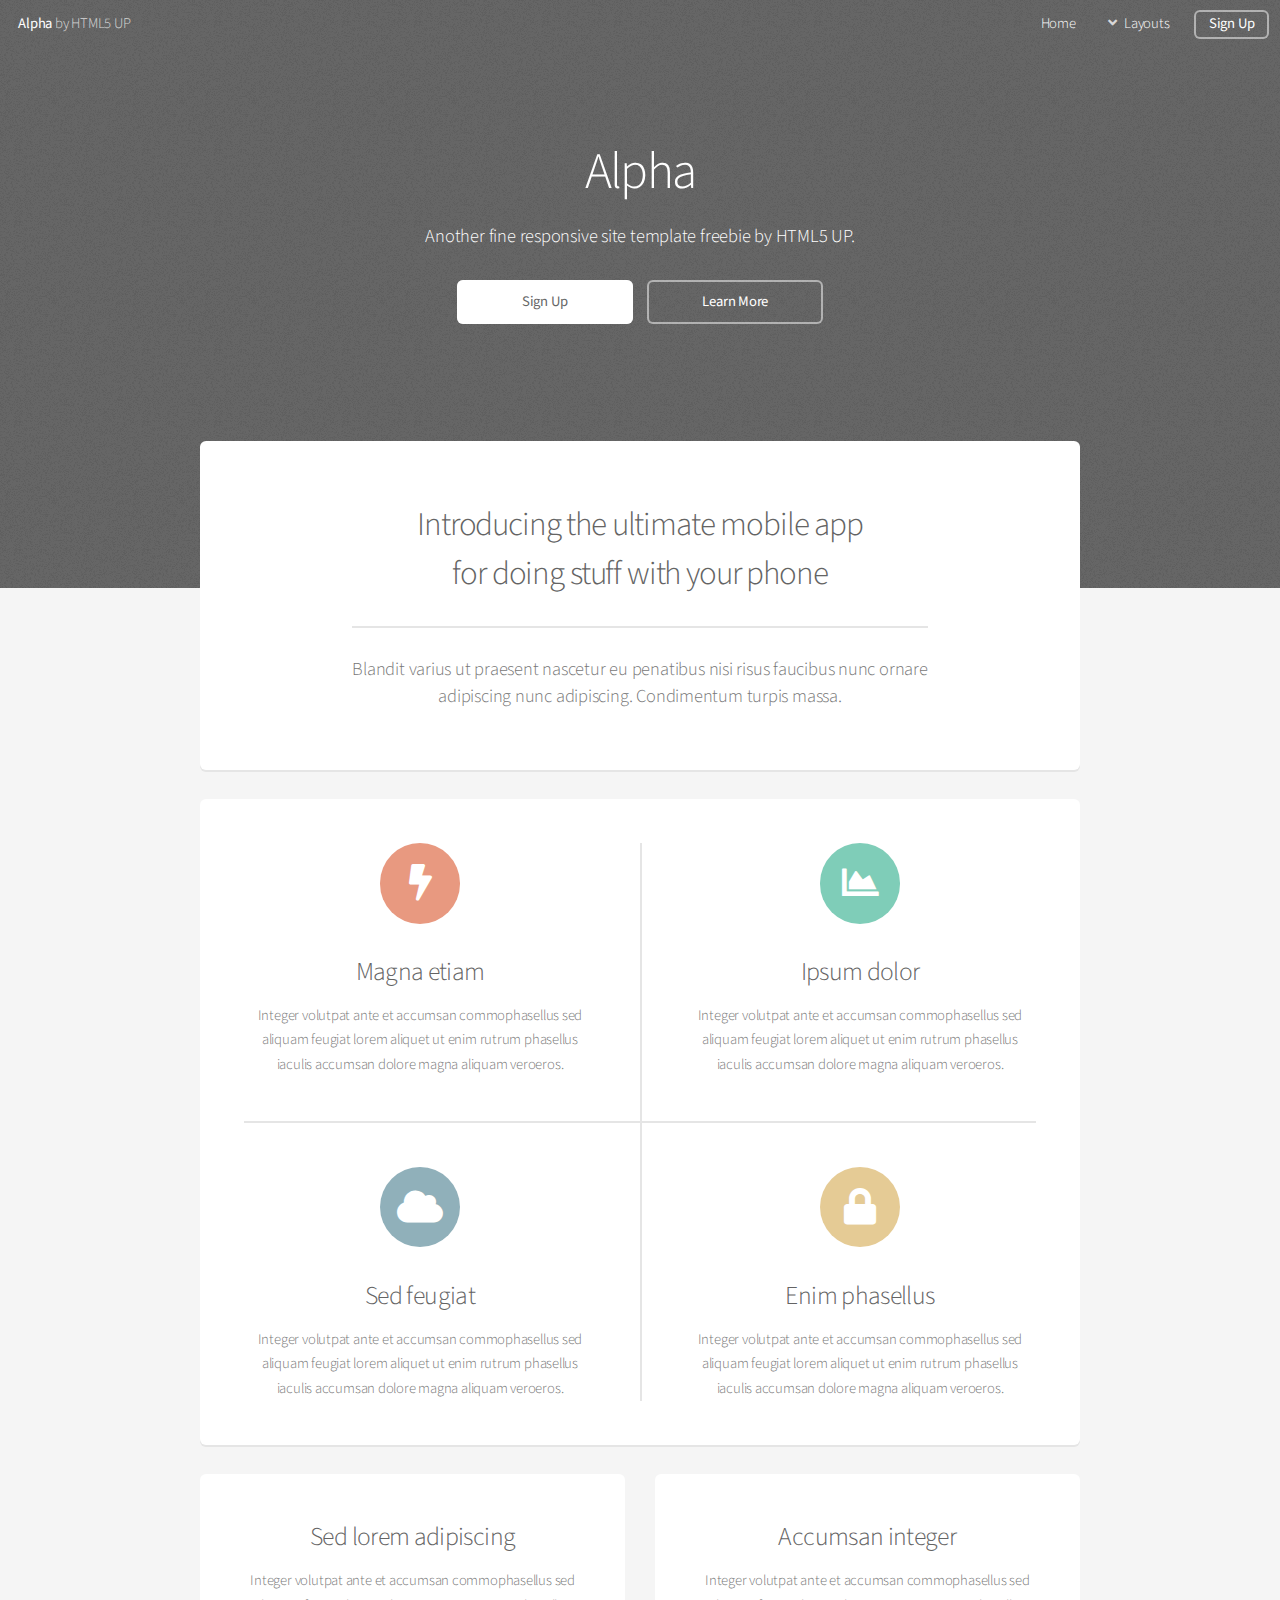
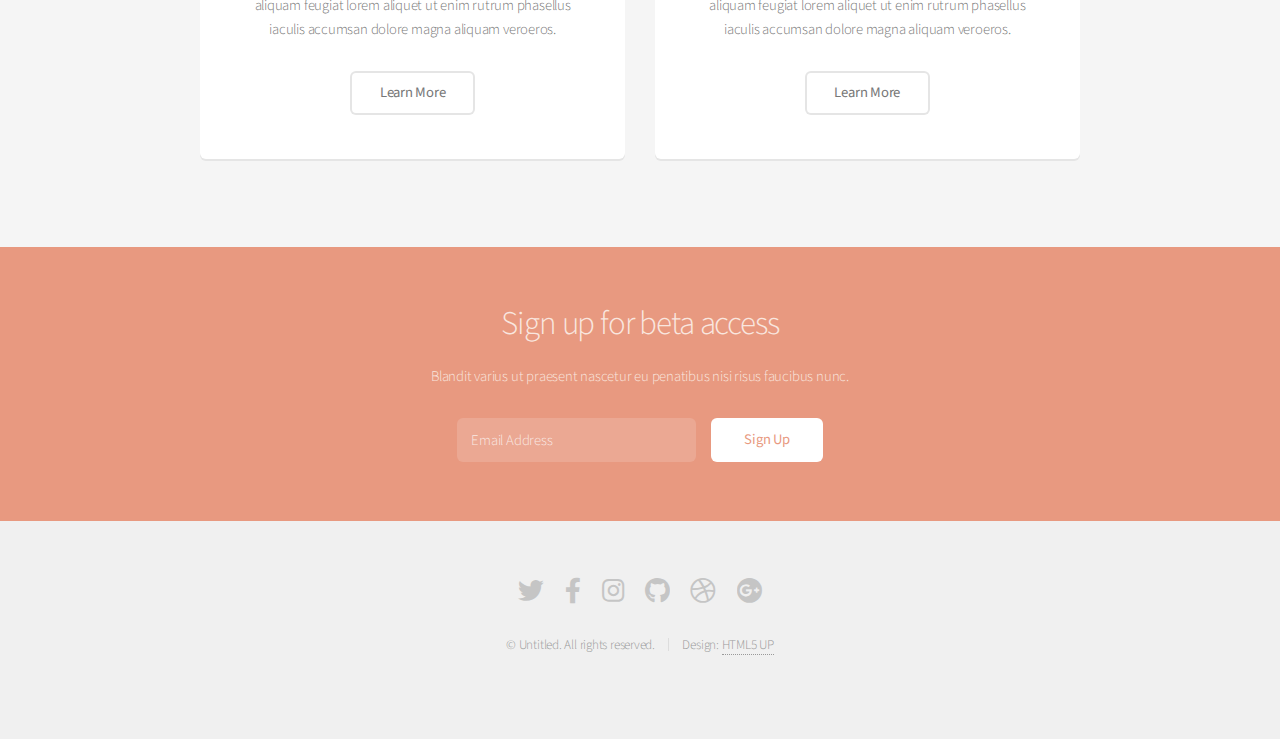
==== index.html @ 5751511a "from template html5up" ====
<!DOCTYPE HTML>
<!--
	Alpha by HTML5 UP
	html5up.net | @ajlkn
	Free for personal and commercial use under the CCA 3.0 license (html5up.net/license)
-->
<html>
	<head>
		<title>Alpha by HTML5 UP</title>
		<meta charset="utf-8" />
		<meta name="viewport" content="width=device-width, initial-scale=1, user-scalable=no" />
		<link rel="stylesheet" href="assets/css/main.css" />
	</head>
	<body class="landing is-preload">
		<div id="page-wrapper">

			<!-- Header -->
				<header id="header" class="alt">
					<h1><a href="index.html">Alpha</a> by HTML5 UP</h1>
					<nav id="nav">
						<ul>
							<li><a href="index.html">Home</a></li>
							<li>
								<a href="#" class="icon solid fa-angle-down">Layouts</a>
								<ul>
									<li><a href="generic.html">Generic</a></li>
									<li><a href="contact.html">Contact</a></li>
									<li><a href="elements.html">Elements</a></li>
									<li>
										<a href="#">Submenu</a>
										<ul>
											<li><a href="#">Option One</a></li>
											<li><a href="#">Option Two</a></li>
											<li><a href="#">Option Three</a></li>
											<li><a href="#">Option Four</a></li>
										</ul>
									</li>
								</ul>
							</li>
							<li><a href="#" class="button">Sign Up</a></li>
						</ul>
					</nav>
				</header>

			<!-- Banner -->
				<section id="banner">
					<h2>Alpha</h2>
					<p>Another fine responsive site template freebie by HTML5 UP.</p>
					<ul class="actions special">
						<li><a href="#" class="button primary">Sign Up</a></li>
						<li><a href="#" class="button">Learn More</a></li>
					</ul>
				</section>

			<!-- Main -->
				<section id="main" class="container">

					<section class="box special">
						<header class="major">
							<h2>Introducing the ultimate mobile app
							<br />
							for doing stuff with your phone</h2>
							<p>Blandit varius ut praesent nascetur eu penatibus nisi risus faucibus nunc ornare<br />
							adipiscing nunc adipiscing. Condimentum turpis massa.</p>
						</header>
						<span class="image featured"><img src="images/pic01.jpg" alt="" /></span>
					</section>

					<section class="box special features">
						<div class="features-row">
							<section>
								<span class="icon solid major fa-bolt accent2"></span>
								<h3>Magna etiam</h3>
								<p>Integer volutpat ante et accumsan commophasellus sed aliquam feugiat lorem aliquet ut enim rutrum phasellus iaculis accumsan dolore magna aliquam veroeros.</p>
							</section>
							<section>
								<span class="icon solid major fa-chart-area accent3"></span>
								<h3>Ipsum dolor</h3>
								<p>Integer volutpat ante et accumsan commophasellus sed aliquam feugiat lorem aliquet ut enim rutrum phasellus iaculis accumsan dolore magna aliquam veroeros.</p>
							</section>
						</div>
						<div class="features-row">
							<section>
								<span class="icon solid major fa-cloud accent4"></span>
								<h3>Sed feugiat</h3>
								<p>Integer volutpat ante et accumsan commophasellus sed aliquam feugiat lorem aliquet ut enim rutrum phasellus iaculis accumsan dolore magna aliquam veroeros.</p>
							</section>
							<section>
								<span class="icon solid major fa-lock accent5"></span>
								<h3>Enim phasellus</h3>
								<p>Integer volutpat ante et accumsan commophasellus sed aliquam feugiat lorem aliquet ut enim rutrum phasellus iaculis accumsan dolore magna aliquam veroeros.</p>
							</section>
						</div>
					</section>

					<div class="row">
						<div class="col-6 col-12-narrower">

							<section class="box special">
								<span class="image featured"><img src="images/pic02.jpg" alt="" /></span>
								<h3>Sed lorem adipiscing</h3>
								<p>Integer volutpat ante et accumsan commophasellus sed aliquam feugiat lorem aliquet ut enim rutrum phasellus iaculis accumsan dolore magna aliquam veroeros.</p>
								<ul class="actions special">
									<li><a href="#" class="button alt">Learn More</a></li>
								</ul>
							</section>

						</div>
						<div class="col-6 col-12-narrower">

							<section class="box special">
								<span class="image featured"><img src="images/pic03.jpg" alt="" /></span>
								<h3>Accumsan integer</h3>
								<p>Integer volutpat ante et accumsan commophasellus sed aliquam feugiat lorem aliquet ut enim rutrum phasellus iaculis accumsan dolore magna aliquam veroeros.</p>
								<ul class="actions special">
									<li><a href="#" class="button alt">Learn More</a></li>
								</ul>
							</section>

						</div>
					</div>

				</section>

			<!-- CTA -->
				<section id="cta">

					<h2>Sign up for beta access</h2>
					<p>Blandit varius ut praesent nascetur eu penatibus nisi risus faucibus nunc.</p>

					<form>
						<div class="row gtr-50 gtr-uniform">
							<div class="col-8 col-12-mobilep">
								<input type="email" name="email" id="email" placeholder="Email Address" />
							</div>
							<div class="col-4 col-12-mobilep">
								<input type="submit" value="Sign Up" class="fit" />
							</div>
						</div>
					</form>

				</section>

			<!-- Footer -->
				<footer id="footer">
					<ul class="icons">
						<li><a href="#" class="icon brands fa-twitter"><span class="label">Twitter</span></a></li>
						<li><a href="#" class="icon brands fa-facebook-f"><span class="label">Facebook</span></a></li>
						<li><a href="#" class="icon brands fa-instagram"><span class="label">Instagram</span></a></li>
						<li><a href="#" class="icon brands fa-github"><span class="label">Github</span></a></li>
						<li><a href="#" class="icon brands fa-dribbble"><span class="label">Dribbble</span></a></li>
						<li><a href="#" class="icon brands fa-google-plus"><span class="label">Google+</span></a></li>
					</ul>
					<ul class="copyright">
						<li>&copy; Untitled. All rights reserved.</li><li>Design: <a href="http://html5up.net">HTML5 UP</a></li>
					</ul>
				</footer>

		</div>

		<!-- Scripts -->
			<script src="assets/js/jquery.min.js"></script>
			<script src="assets/js/jquery.dropotron.min.js"></script>
			<script src="assets/js/jquery.scrollex.min.js"></script>
			<script src="assets/js/browser.min.js"></script>
			<script src="assets/js/breakpoints.min.js"></script>
			<script src="assets/js/util.js"></script>
			<script src="assets/js/main.js"></script>

	</body>
</html>
---- assets/css/main.css ----
@import url("fontawesome-all.min.css");
@import url("https://fonts.googleapis.com/css?family=Source+Sans+Pro:300,400,300italic,400italic");

/*
	Alpha by HTML5 UP
	html5up.net | @ajlkn
	Free for personal and commercial use under the CCA 3.0 license (html5up.net/license)
*/

/* Reset */

/* Based on meyerweb.com/eric/tools/css/reset (v2.0 | 20110126 | License: public domain) */

	html, body, div, span, applet, object,
	iframe, h1, h2, h3, h4, h5, h6, p, blockquote,
	pre, a, abbr, acronym, address, big, cite,
	code, del, dfn, em, img, ins, kbd, q, s, samp,
	small, strike, strong, sub, sup, tt, var, b,
	u, i, center, dl, dt, dd, ol, ul, li, fieldset,
	form, label, legend, table, caption, tbody,
	tfoot, thead, tr, th, td, article, aside,
	canvas, details, embed, figure, figcaption,
	footer, header, hgroup, menu, nav, output, ruby,
	section, summary, time, mark, audio, video {
		margin: 0;
		padding: 0;
		border: 0;
		font-size: 100%;
		font: inherit;
		vertical-align: baseline;
	}

	article, aside, details, figcaption, figure,
	footer, header, hgroup, menu, nav, section {
		display: block;
	}

	body {
		line-height: 1;
	}

	ol, ul {
		list-style: none;
	}

	blockquote, q {
		quotes: none;
	}

		blockquote:before, blockquote:after, q:before, q:after {
			content: '';
			content: none;
		}

	table {
		border-collapse: collapse;
		border-spacing: 0;
	}

	body {
		-webkit-text-size-adjust: none;
	}

	mark {
		background-color: transparent;
		color: inherit;
	}

	input::-moz-focus-inner {
		border: 0;
		padding: 0;
	}

	input, select, textarea {
		-moz-appearance: none;
		-webkit-appearance: none;
		-ms-appearance: none;
		appearance: none;
	}

/* Basic */

	@-ms-viewport {
		width: device-width;
	}

	body {
		-ms-overflow-style: scrollbar;
	}

	@media screen and (max-width: 480px) {

		html, body {
			min-width: 320px;
		}

	}

	html {
		box-sizing: border-box;
	}

	*, *:before, *:after {
		box-sizing: inherit;
	}

	body {
		background: #f5f5f5;
	}

	body, input, select, textarea {
		color: #777;
		font-family: "Source Sans Pro", sans-serif;
		font-size: 16pt;
		font-weight: 300;
		line-height: 1.65em;
		letter-spacing: -0.015em;
	}

	a {
		-moz-transition: color 0.2s ease-in-out, border-bottom-color 0.2s ease-in-out;
		-webkit-transition: color 0.2s ease-in-out, border-bottom-color 0.2s ease-in-out;
		-ms-transition: color 0.2s ease-in-out, border-bottom-color 0.2s ease-in-out;
		transition: color 0.2s ease-in-out, border-bottom-color 0.2s ease-in-out;
		border-bottom: dotted 1px;
		color: #e89980;
		text-decoration: none;
	}

		a:hover {
			border-bottom-color: transparent;
		}

	strong, b {
		color: #646464;
		font-weight: 400;
	}

	em, i {
		font-style: italic;
	}

	p {
		margin: 0 0 2em 0;
	}

	h1, h2, h3, h4, h5, h6 {
		color: #646464;
		font-weight: 300;
		line-height: 1em;
		margin: 0 0 0.5em 0;
	}

		h1 a, h2 a, h3 a, h4 a, h5 a, h6 a {
			color: inherit;
			text-decoration: none;
		}

	h2 {
		font-size: 2.25em;
		line-height: 1.5em;
		letter-spacing: -0.035em;
	}

	h3 {
		font-size: 1.75em;
		line-height: 1.5em;
		letter-spacing: -0.025em;
	}

	h4 {
		font-size: 1.1em;
		line-height: 1.5em;
		letter-spacing: 0;
	}

	h5 {
		font-size: 0.9em;
		line-height: 1.5em;
		letter-spacing: 0;
	}

	h6 {
		font-size: 0.7em;
		line-height: 1.5em;
		letter-spacing: 0;
	}

	sub {
		font-size: 0.8em;
		position: relative;
		top: 0.5em;
	}

	sup {
		font-size: 0.8em;
		position: relative;
		top: -0.5em;
	}

	hr {
		border: 0;
		border-bottom: solid 2px #e5e5e5;
		margin: 2em 0;
	}

		hr.major {
			margin: 3em 0;
		}

	blockquote {
		border-left: solid 4px #e5e5e5;
		font-style: italic;
		margin: 0 0 2em 0;
		padding: 0.5em 0 0.5em 2em;
	}

	pre {
		-webkit-overflow-scrolling: touch;
		background: #f8f8f8;
		border-radius: 6px;
		border: solid 1px #e5e5e5;
		font-family: monospace;
		font-size: 0.9em;
		line-height: 1.75em;
		margin: 0 0 2em 0;
		overflow-x: auto;
		padding: 1em 1.5em;
	}

	code {
		background: #f8f8f8;
		border-radius: 6px;
		border: solid 1px #e5e5e5;
		font-family: monospace;
		font-size: 0.9em;
		margin: 0 0.25em;
		padding: 0.25em 0.65em;
	}

	.align-left {
		text-align: left;
	}

	.align-center {
		text-align: center;
	}

	.align-right {
		text-align: right;
	}

/* Row */

	.row {
		display: flex;
		flex-wrap: wrap;
		box-sizing: border-box;
		align-items: stretch;
	}

		.row > * {
			box-sizing: border-box;
		}

		.row.gtr-uniform > * > :last-child {
			margin-bottom: 0;
		}

		.row.aln-left {
			justify-content: flex-start;
		}

		.row.aln-center {
			justify-content: center;
		}

		.row.aln-right {
			justify-content: flex-end;
		}

		.row.aln-top {
			align-items: flex-start;
		}

		.row.aln-middle {
			align-items: center;
		}

		.row.aln-bottom {
			align-items: flex-end;
		}

		.row > .imp {
			order: -1;
		}

		.row > .col-1 {
			width: 8.33333%;
		}

		.row > .off-1 {
			margin-left: 8.33333%;
		}

		.row > .col-2 {
			width: 16.66667%;
		}

		.row > .off-2 {
			margin-left: 16.66667%;
		}

		.row > .col-3 {
			width: 25%;
		}

		.row > .off-3 {
			margin-left: 25%;
		}

		.row > .col-4 {
			width: 33.33333%;
		}

		.row > .off-4 {
			margin-left: 33.33333%;
		}

		.row > .col-5 {
			width: 41.66667%;
		}

		.row > .off-5 {
			margin-left: 41.66667%;
		}

		.row > .col-6 {
			width: 50%;
		}

		.row > .off-6 {
			margin-left: 50%;
		}

		.row > .col-7 {
			width: 58.33333%;
		}

		.row > .off-7 {
			margin-left: 58.33333%;
		}

		.row > .col-8 {
			width: 66.66667%;
		}

		.row > .off-8 {
			margin-left: 66.66667%;
		}

		.row > .col-9 {
			width: 75%;
		}

		.row > .off-9 {
			margin-left: 75%;
		}

		.row > .col-10 {
			width: 83.33333%;
		}

		.row > .off-10 {
			margin-left: 83.33333%;
		}

		.row > .col-11 {
			width: 91.66667%;
		}

		.row > .off-11 {
			margin-left: 91.66667%;
		}

		.row > .col-12 {
			width: 100%;
		}

		.row > .off-12 {
			margin-left: 100%;
		}

		.row.gtr-0 {
			margin-top: 0;
			margin-left: 0em;
		}

			.row.gtr-0 > * {
				padding: 0 0 0 0em;
			}

			.row.gtr-0.gtr-uniform {
				margin-top: 0em;
			}

				.row.gtr-0.gtr-uniform > * {
					padding-top: 0em;
				}

		.row.gtr-25 {
			margin-top: 0;
			margin-left: -0.5em;
		}

			.row.gtr-25 > * {
				padding: 0 0 0 0.5em;
			}

			.row.gtr-25.gtr-uniform {
				margin-top: -0.5em;
			}

				.row.gtr-25.gtr-uniform > * {
					padding-top: 0.5em;
				}

		.row.gtr-50 {
			margin-top: 0;
			margin-left: -1em;
		}

			.row.gtr-50 > * {
				padding: 0 0 0 1em;
			}

			.row.gtr-50.gtr-uniform {
				margin-top: -1em;
			}

				.row.gtr-50.gtr-uniform > * {
					padding-top: 1em;
				}

		.row {
			margin-top: 0;
			margin-left: -2em;
		}

			.row > * {
				padding: 0 0 0 2em;
			}

			.row.gtr-uniform {
				margin-top: -2em;
			}

				.row.gtr-uniform > * {
					padding-top: 2em;
				}

		.row.gtr-150 {
			margin-top: 0;
			margin-left: -3em;
		}

			.row.gtr-150 > * {
				padding: 0 0 0 3em;
			}

			.row.gtr-150.gtr-uniform {
				margin-top: -3em;
			}

				.row.gtr-150.gtr-uniform > * {
					padding-top: 3em;
				}

		.row.gtr-200 {
			margin-top: 0;
			margin-left: -4em;
		}

			.row.gtr-200 > * {
				padding: 0 0 0 4em;
			}

			.row.gtr-200.gtr-uniform {
				margin-top: -4em;
			}

				.row.gtr-200.gtr-uniform > * {
					padding-top: 4em;
				}

		@media screen and (max-width: 1680px) {

			.row {
				display: flex;
				flex-wrap: wrap;
				box-sizing: border-box;
				align-items: stretch;
			}

				.row > * {
					box-sizing: border-box;
				}

				.row.gtr-uniform > * > :last-child {
					margin-bottom: 0;
				}

				.row.aln-left {
					justify-content: flex-start;
				}

				.row.aln-center {
					justify-content: center;
				}

				.row.aln-right {
					justify-content: flex-end;
				}

				.row.aln-top {
					align-items: flex-start;
				}

				.row.aln-middle {
					align-items: center;
				}

				.row.aln-bottom {
					align-items: flex-end;
				}

				.row > .imp-wide {
					order: -1;
				}

				.row > .col-1-wide {
					width: 8.33333%;
				}

				.row > .off-1-wide {
					margin-left: 8.33333%;
				}

				.row > .col-2-wide {
					width: 16.66667%;
				}

				.row > .off-2-wide {
					margin-left: 16.66667%;
				}

				.row > .col-3-wide {
					width: 25%;
				}

				.row > .off-3-wide {
					margin-left: 25%;
				}

				.row > .col-4-wide {
					width: 33.33333%;
				}

				.row > .off-4-wide {
					margin-left: 33.33333%;
				}

				.row > .col-5-wide {
					width: 41.66667%;
				}

				.row > .off-5-wide {
					margin-left: 41.66667%;
				}

				.row > .col-6-wide {
					width: 50%;
				}

				.row > .off-6-wide {
					margin-left: 50%;
				}

				.row > .col-7-wide {
					width: 58.33333%;
				}

				.row > .off-7-wide {
					margin-left: 58.33333%;
				}

				.row > .col-8-wide {
					width: 66.66667%;
				}

				.row > .off-8-wide {
					margin-left: 66.66667%;
				}

				.row > .col-9-wide {
					width: 75%;
				}

				.row > .off-9-wide {
					margin-left: 75%;
				}

				.row > .col-10-wide {
					width: 83.33333%;
				}

				.row > .off-10-wide {
					margin-left: 83.33333%;
				}

				.row > .col-11-wide {
					width: 91.66667%;
				}

				.row > .off-11-wide {
					margin-left: 91.66667%;
				}

				.row > .col-12-wide {
					width: 100%;
				}

				.row > .off-12-wide {
					margin-left: 100%;
				}

				.row.gtr-0 {
					margin-top: 0;
					margin-left: 0em;
				}

					.row.gtr-0 > * {
						padding: 0 0 0 0em;
					}

					.row.gtr-0.gtr-uniform {
						margin-top: 0em;
					}

						.row.gtr-0.gtr-uniform > * {
							padding-top: 0em;
						}

				.row.gtr-25 {
					margin-top: 0;
					margin-left: -0.5em;
				}

					.row.gtr-25 > * {
						padding: 0 0 0 0.5em;
					}

					.row.gtr-25.gtr-uniform {
						margin-top: -0.5em;
					}

						.row.gtr-25.gtr-uniform > * {
							padding-top: 0.5em;
						}

				.row.gtr-50 {
					margin-top: 0;
					margin-left: -1em;
				}

					.row.gtr-50 > * {
						padding: 0 0 0 1em;
					}

					.row.gtr-50.gtr-uniform {
						margin-top: -1em;
					}

						.row.gtr-50.gtr-uniform > * {
							padding-top: 1em;
						}

				.row {
					margin-top: 0;
					margin-left: -2em;
				}

					.row > * {
						padding: 0 0 0 2em;
					}

					.row.gtr-uniform {
						margin-top: -2em;
					}

						.row.gtr-uniform > * {
							padding-top: 2em;
						}

				.row.gtr-150 {
					margin-top: 0;
					margin-left: -3em;
				}

					.row.gtr-150 > * {
						padding: 0 0 0 3em;
					}

					.row.gtr-150.gtr-uniform {
						margin-top: -3em;
					}

						.row.gtr-150.gtr-uniform > * {
							padding-top: 3em;
						}

				.row.gtr-200 {
					margin-top: 0;
					margin-left: -4em;
				}

					.row.gtr-200 > * {
						padding: 0 0 0 4em;
					}

					.row.gtr-200.gtr-uniform {
						margin-top: -4em;
					}

						.row.gtr-200.gtr-uniform > * {
							padding-top: 4em;
						}

		}

		@media screen and (max-width: 1280px) {

			.row {
				display: flex;
				flex-wrap: wrap;
				box-sizing: border-box;
				align-items: stretch;
			}

				.row > * {
					box-sizing: border-box;
				}

				.row.gtr-uniform > * > :last-child {
					margin-bottom: 0;
				}

				.row.aln-left {
					justify-content: flex-start;
				}

				.row.aln-center {
					justify-content: center;
				}

				.row.aln-right {
					justify-content: flex-end;
				}

				.row.aln-top {
					align-items: flex-start;
				}

				.row.aln-middle {
					align-items: center;
				}

				.row.aln-bottom {
					align-items: flex-end;
				}

				.row > .imp-normal {
					order: -1;
				}

				.row > .col-1-normal {
					width: 8.33333%;
				}

				.row > .off-1-normal {
					margin-left: 8.33333%;
				}

				.row > .col-2-normal {
					width: 16.66667%;
				}

				.row > .off-2-normal {
					margin-left: 16.66667%;
				}

				.row > .col-3-normal {
					width: 25%;
				}

				.row > .off-3-normal {
					margin-left: 25%;
				}

				.row > .col-4-normal {
					width: 33.33333%;
				}

				.row > .off-4-normal {
					margin-left: 33.33333%;
				}

				.row > .col-5-normal {
					width: 41.66667%;
				}

				.row > .off-5-normal {
					margin-left: 41.66667%;
				}

				.row > .col-6-normal {
					width: 50%;
				}

				.row > .off-6-normal {
					margin-left: 50%;
				}

				.row > .col-7-normal {
					width: 58.33333%;
				}

				.row > .off-7-normal {
					margin-left: 58.33333%;
				}

				.row > .col-8-normal {
					width: 66.66667%;
				}

				.row > .off-8-normal {
					margin-left: 66.66667%;
				}

				.row > .col-9-normal {
					width: 75%;
				}

				.row > .off-9-normal {
					margin-left: 75%;
				}

				.row > .col-10-normal {
					width: 83.33333%;
				}

				.row > .off-10-normal {
					margin-left: 83.33333%;
				}

				.row > .col-11-normal {
					width: 91.66667%;
				}

				.row > .off-11-normal {
					margin-left: 91.66667%;
				}

				.row > .col-12-normal {
					width: 100%;
				}

				.row > .off-12-normal {
					margin-left: 100%;
				}

				.row.gtr-0 {
					margin-top: 0;
					margin-left: 0em;
				}

					.row.gtr-0 > * {
						padding: 0 0 0 0em;
					}

					.row.gtr-0.gtr-uniform {
						margin-top: 0em;
					}

						.row.gtr-0.gtr-uniform > * {
							padding-top: 0em;
						}

				.row.gtr-25 {
					margin-top: 0;
					margin-left: -0.5em;
				}

					.row.gtr-25 > * {
						padding: 0 0 0 0.5em;
					}

					.row.gtr-25.gtr-uniform {
						margin-top: -0.5em;
					}

						.row.gtr-25.gtr-uniform > * {
							padding-top: 0.5em;
						}

				.row.gtr-50 {
					margin-top: 0;
					margin-left: -1em;
				}

					.row.gtr-50 > * {
						padding: 0 0 0 1em;
					}

					.row.gtr-50.gtr-uniform {
						margin-top: -1em;
					}

						.row.gtr-50.gtr-uniform > * {
							padding-top: 1em;
						}

				.row {
					margin-top: 0;
					margin-left: -2em;
				}

					.row > * {
						padding: 0 0 0 2em;
					}

					.row.gtr-uniform {
						margin-top: -2em;
					}

						.row.gtr-uniform > * {
							padding-top: 2em;
						}

				.row.gtr-150 {
					margin-top: 0;
					margin-left: -3em;
				}

					.row.gtr-150 > * {
						padding: 0 0 0 3em;
					}

					.row.gtr-150.gtr-uniform {
						margin-top: -3em;
					}

						.row.gtr-150.gtr-uniform > * {
							padding-top: 3em;
						}

				.row.gtr-200 {
					margin-top: 0;
					margin-left: -4em;
				}

					.row.gtr-200 > * {
						padding: 0 0 0 4em;
					}

					.row.gtr-200.gtr-uniform {
						margin-top: -4em;
					}

						.row.gtr-200.gtr-uniform > * {
							padding-top: 4em;
						}

		}

		@media screen and (max-width: 980px) {

			.row {
				display: flex;
				flex-wrap: wrap;
				box-sizing: border-box;
				align-items: stretch;
			}

				.row > * {
					box-sizing: border-box;
				}

				.row.gtr-uniform > * > :last-child {
					margin-bottom: 0;
				}

				.row.aln-left {
					justify-content: flex-start;
				}

				.row.aln-center {
					justify-content: center;
				}

				.row.aln-right {
					justify-content: flex-end;
				}

				.row.aln-top {
					align-items: flex-start;
				}

				.row.aln-middle {
					align-items: center;
				}

				.row.aln-bottom {
					align-items: flex-end;
				}

				.row > .imp-narrow {
					order: -1;
				}

				.row > .col-1-narrow {
					width: 8.33333%;
				}

				.row > .off-1-narrow {
					margin-left: 8.33333%;
				}

				.row > .col-2-narrow {
					width: 16.66667%;
				}

				.row > .off-2-narrow {
					margin-left: 16.66667%;
				}

				.row > .col-3-narrow {
					width: 25%;
				}

				.row > .off-3-narrow {
					margin-left: 25%;
				}

				.row > .col-4-narrow {
					width: 33.33333%;
				}

				.row > .off-4-narrow {
					margin-left: 33.33333%;
				}

				.row > .col-5-narrow {
					width: 41.66667%;
				}

				.row > .off-5-narrow {
					margin-left: 41.66667%;
				}

				.row > .col-6-narrow {
					width: 50%;
				}

				.row > .off-6-narrow {
					margin-left: 50%;
				}

				.row > .col-7-narrow {
					width: 58.33333%;
				}

				.row > .off-7-narrow {
					margin-left: 58.33333%;
				}

				.row > .col-8-narrow {
					width: 66.66667%;
				}

				.row > .off-8-narrow {
					margin-left: 66.66667%;
				}

				.row > .col-9-narrow {
					width: 75%;
				}

				.row > .off-9-narrow {
					margin-left: 75%;
				}

				.row > .col-10-narrow {
					width: 83.33333%;
				}

				.row > .off-10-narrow {
					margin-left: 83.33333%;
				}

				.row > .col-11-narrow {
					width: 91.66667%;
				}

				.row > .off-11-narrow {
					margin-left: 91.66667%;
				}

				.row > .col-12-narrow {
					width: 100%;
				}

				.row > .off-12-narrow {
					margin-left: 100%;
				}

				.row.gtr-0 {
					margin-top: 0;
					margin-left: 0em;
				}

					.row.gtr-0 > * {
						padding: 0 0 0 0em;
					}

					.row.gtr-0.gtr-uniform {
						margin-top: 0em;
					}

						.row.gtr-0.gtr-uniform > * {
							padding-top: 0em;
						}

				.row.gtr-25 {
					margin-top: 0;
					margin-left: -0.5em;
				}

					.row.gtr-25 > * {
						padding: 0 0 0 0.5em;
					}

					.row.gtr-25.gtr-uniform {
						margin-top: -0.5em;
					}

						.row.gtr-25.gtr-uniform > * {
							padding-top: 0.5em;
						}

				.row.gtr-50 {
					margin-top: 0;
					margin-left: -1em;
				}

					.row.gtr-50 > * {
						padding: 0 0 0 1em;
					}

					.row.gtr-50.gtr-uniform {
						margin-top: -1em;
					}

						.row.gtr-50.gtr-uniform > * {
							padding-top: 1em;
						}

				.row {
					margin-top: 0;
					margin-left: -2em;
				}

					.row > * {
						padding: 0 0 0 2em;
					}

					.row.gtr-uniform {
						margin-top: -2em;
					}

						.row.gtr-uniform > * {
							padding-top: 2em;
						}

				.row.gtr-150 {
					margin-top: 0;
					margin-left: -3em;
				}

					.row.gtr-150 > * {
						padding: 0 0 0 3em;
					}

					.row.gtr-150.gtr-uniform {
						margin-top: -3em;
					}

						.row.gtr-150.gtr-uniform > * {
							padding-top: 3em;
						}

				.row.gtr-200 {
					margin-top: 0;
					margin-left: -4em;
				}

					.row.gtr-200 > * {
						padding: 0 0 0 4em;
					}

					.row.gtr-200.gtr-uniform {
						margin-top: -4em;
					}

						.row.gtr-200.gtr-uniform > * {
							padding-top: 4em;
						}

		}

		@media screen and (max-width: 840px) {

			.row {
				display: flex;
				flex-wrap: wrap;
				box-sizing: border-box;
				align-items: stretch;
			}

				.row > * {
					box-sizing: border-box;
				}

				.row.gtr-uniform > * > :last-child {
					margin-bottom: 0;
				}

				.row.aln-left {
					justify-content: flex-start;
				}

				.row.aln-center {
					justify-content: center;
				}

				.row.aln-right {
					justify-content: flex-end;
				}

				.row.aln-top {
					align-items: flex-start;
				}

				.row.aln-middle {
					align-items: center;
				}

				.row.aln-bottom {
					align-items: flex-end;
				}

				.row > .imp-narrower {
					order: -1;
				}

				.row > .col-1-narrower {
					width: 8.33333%;
				}

				.row > .off-1-narrower {
					margin-left: 8.33333%;
				}

				.row > .col-2-narrower {
					width: 16.66667%;
				}

				.row > .off-2-narrower {
					margin-left: 16.66667%;
				}

				.row > .col-3-narrower {
					width: 25%;
				}

				.row > .off-3-narrower {
					margin-left: 25%;
				}

				.row > .col-4-narrower {
					width: 33.33333%;
				}

				.row > .off-4-narrower {
					margin-left: 33.33333%;
				}

				.row > .col-5-narrower {
					width: 41.66667%;
				}

				.row > .off-5-narrower {
					margin-left: 41.66667%;
				}

				.row > .col-6-narrower {
					width: 50%;
				}

				.row > .off-6-narrower {
					margin-left: 50%;
				}

				.row > .col-7-narrower {
					width: 58.33333%;
				}

				.row > .off-7-narrower {
					margin-left: 58.33333%;
				}

				.row > .col-8-narrower {
					width: 66.66667%;
				}

				.row > .off-8-narrower {
					margin-left: 66.66667%;
				}

				.row > .col-9-narrower {
					width: 75%;
				}

				.row > .off-9-narrower {
					margin-left: 75%;
				}

				.row > .col-10-narrower {
					width: 83.33333%;
				}

				.row > .off-10-narrower {
					margin-left: 83.33333%;
				}

				.row > .col-11-narrower {
					width: 91.66667%;
				}

				.row > .off-11-narrower {
					margin-left: 91.66667%;
				}

				.row > .col-12-narrower {
					width: 100%;
				}

				.row > .off-12-narrower {
					margin-left: 100%;
				}

				.row.gtr-0 {
					margin-top: 0;
					margin-left: 0em;
				}

					.row.gtr-0 > * {
						padding: 0 0 0 0em;
					}

					.row.gtr-0.gtr-uniform {
						margin-top: 0em;
					}

						.row.gtr-0.gtr-uniform > * {
							padding-top: 0em;
						}

				.row.gtr-25 {
					margin-top: 0;
					margin-left: -0.5em;
				}

					.row.gtr-25 > * {
						padding: 0 0 0 0.5em;
					}

					.row.gtr-25.gtr-uniform {
						margin-top: -0.5em;
					}

						.row.gtr-25.gtr-uniform > * {
							padding-top: 0.5em;
						}

				.row.gtr-50 {
					margin-top: 0;
					margin-left: -1em;
				}

					.row.gtr-50 > * {
						padding: 0 0 0 1em;
					}

					.row.gtr-50.gtr-uniform {
						margin-top: -1em;
					}

						.row.gtr-50.gtr-uniform > * {
							padding-top: 1em;
						}

				.row {
					margin-top: 0;
					margin-left: -2em;
				}

					.row > * {
						padding: 0 0 0 2em;
					}

					.row.gtr-uniform {
						margin-top: -2em;
					}

						.row.gtr-uniform > * {
							padding-top: 2em;
						}

				.row.gtr-150 {
					margin-top: 0;
					margin-left: -3em;
				}

					.row.gtr-150 > * {
						padding: 0 0 0 3em;
					}

					.row.gtr-150.gtr-uniform {
						margin-top: -3em;
					}

						.row.gtr-150.gtr-uniform > * {
							padding-top: 3em;
						}

				.row.gtr-200 {
					margin-top: 0;
					margin-left: -4em;
				}

					.row.gtr-200 > * {
						padding: 0 0 0 4em;
					}

					.row.gtr-200.gtr-uniform {
						margin-top: -4em;
					}

						.row.gtr-200.gtr-uniform > * {
							padding-top: 4em;
						}

		}

		@media screen and (max-width: 736px) {

			.row {
				display: flex;
				flex-wrap: wrap;
				box-sizing: border-box;
				align-items: stretch;
			}

				.row > * {
					box-sizing: border-box;
				}

				.row.gtr-uniform > * > :last-child {
					margin-bottom: 0;
				}

				.row.aln-left {
					justify-content: flex-start;
				}

				.row.aln-center {
					justify-content: center;
				}

				.row.aln-right {
					justify-content: flex-end;
				}

				.row.aln-top {
					align-items: flex-start;
				}

				.row.aln-middle {
					align-items: center;
				}

				.row.aln-bottom {
					align-items: flex-end;
				}

				.row > .imp-mobile {
					order: -1;
				}

				.row > .col-1-mobile {
					width: 8.33333%;
				}

				.row > .off-1-mobile {
					margin-left: 8.33333%;
				}

				.row > .col-2-mobile {
					width: 16.66667%;
				}

				.row > .off-2-mobile {
					margin-left: 16.66667%;
				}

				.row > .col-3-mobile {
					width: 25%;
				}

				.row > .off-3-mobile {
					margin-left: 25%;
				}

				.row > .col-4-mobile {
					width: 33.33333%;
				}

				.row > .off-4-mobile {
					margin-left: 33.33333%;
				}

				.row > .col-5-mobile {
					width: 41.66667%;
				}

				.row > .off-5-mobile {
					margin-left: 41.66667%;
				}

				.row > .col-6-mobile {
					width: 50%;
				}

				.row > .off-6-mobile {
					margin-left: 50%;
				}

				.row > .col-7-mobile {
					width: 58.33333%;
				}

				.row > .off-7-mobile {
					margin-left: 58.33333%;
				}

				.row > .col-8-mobile {
					width: 66.66667%;
				}

				.row > .off-8-mobile {
					margin-left: 66.66667%;
				}

				.row > .col-9-mobile {
					width: 75%;
				}

				.row > .off-9-mobile {
					margin-left: 75%;
				}

				.row > .col-10-mobile {
					width: 83.33333%;
				}

				.row > .off-10-mobile {
					margin-left: 83.33333%;
				}

				.row > .col-11-mobile {
					width: 91.66667%;
				}

				.row > .off-11-mobile {
					margin-left: 91.66667%;
				}

				.row > .col-12-mobile {
					width: 100%;
				}

				.row > .off-12-mobile {
					margin-left: 100%;
				}

				.row.gtr-0 {
					margin-top: 0;
					margin-left: 0em;
				}

					.row.gtr-0 > * {
						padding: 0 0 0 0em;
					}

					.row.gtr-0.gtr-uniform {
						margin-top: 0em;
					}

						.row.gtr-0.gtr-uniform > * {
							padding-top: 0em;
						}

				.row.gtr-25 {
					margin-top: 0;
					margin-left: -0.5em;
				}

					.row.gtr-25 > * {
						padding: 0 0 0 0.5em;
					}

					.row.gtr-25.gtr-uniform {
						margin-top: -0.5em;
					}

						.row.gtr-25.gtr-uniform > * {
							padding-top: 0.5em;
						}

				.row.gtr-50 {
					margin-top: 0;
					margin-left: -1em;
				}

					.row.gtr-50 > * {
						padding: 0 0 0 1em;
					}

					.row.gtr-50.gtr-uniform {
						margin-top: -1em;
					}

						.row.gtr-50.gtr-uniform > * {
							padding-top: 1em;
						}

				.row {
					margin-top: 0;
					margin-left: -2em;
				}

					.row > * {
						padding: 0 0 0 2em;
					}

					.row.gtr-uniform {
						margin-top: -2em;
					}

						.row.gtr-uniform > * {
							padding-top: 2em;
						}

				.row.gtr-150 {
					margin-top: 0;
					margin-left: -3em;
				}

					.row.gtr-150 > * {
						padding: 0 0 0 3em;
					}

					.row.gtr-150.gtr-uniform {
						margin-top: -3em;
					}

						.row.gtr-150.gtr-uniform > * {
							padding-top: 3em;
						}

				.row.gtr-200 {
					margin-top: 0;
					margin-left: -4em;
				}

					.row.gtr-200 > * {
						padding: 0 0 0 4em;
					}

					.row.gtr-200.gtr-uniform {
						margin-top: -4em;
					}

						.row.gtr-200.gtr-uniform > * {
							padding-top: 4em;
						}

		}

		@media screen and (max-width: 480px) {

			.row {
				display: flex;
				flex-wrap: wrap;
				box-sizing: border-box;
				align-items: stretch;
			}

				.row > * {
					box-sizing: border-box;
				}

				.row.gtr-uniform > * > :last-child {
					margin-bottom: 0;
				}

				.row.aln-left {
					justify-content: flex-start;
				}

				.row.aln-center {
					justify-content: center;
				}

				.row.aln-right {
					justify-content: flex-end;
				}

				.row.aln-top {
					align-items: flex-start;
				}

				.row.aln-middle {
					align-items: center;
				}

				.row.aln-bottom {
					align-items: flex-end;
				}

				.row > .imp-mobilep {
					order: -1;
				}

				.row > .col-1-mobilep {
					width: 8.33333%;
				}

				.row > .off-1-mobilep {
					margin-left: 8.33333%;
				}

				.row > .col-2-mobilep {
					width: 16.66667%;
				}

				.row > .off-2-mobilep {
					margin-left: 16.66667%;
				}

				.row > .col-3-mobilep {
					width: 25%;
				}

				.row > .off-3-mobilep {
					margin-left: 25%;
				}

				.row > .col-4-mobilep {
					width: 33.33333%;
				}

				.row > .off-4-mobilep {
					margin-left: 33.33333%;
				}

				.row > .col-5-mobilep {
					width: 41.66667%;
				}

				.row > .off-5-mobilep {
					margin-left: 41.66667%;
				}

				.row > .col-6-mobilep {
					width: 50%;
				}

				.row > .off-6-mobilep {
					margin-left: 50%;
				}

				.row > .col-7-mobilep {
					width: 58.33333%;
				}

				.row > .off-7-mobilep {
					margin-left: 58.33333%;
				}

				.row > .col-8-mobilep {
					width: 66.66667%;
				}

				.row > .off-8-mobilep {
					margin-left: 66.66667%;
				}

				.row > .col-9-mobilep {
					width: 75%;
				}

				.row > .off-9-mobilep {
					margin-left: 75%;
				}

				.row > .col-10-mobilep {
					width: 83.33333%;
				}

				.row > .off-10-mobilep {
					margin-left: 83.33333%;
				}

				.row > .col-11-mobilep {
					width: 91.66667%;
				}

				.row > .off-11-mobilep {
					margin-left: 91.66667%;
				}

				.row > .col-12-mobilep {
					width: 100%;
				}

				.row > .off-12-mobilep {
					margin-left: 100%;
				}

				.row.gtr-0 {
					margin-top: 0;
					margin-left: 0em;
				}

					.row.gtr-0 > * {
						padding: 0 0 0 0em;
					}

					.row.gtr-0.gtr-uniform {
						margin-top: 0em;
					}

						.row.gtr-0.gtr-uniform > * {
							padding-top: 0em;
						}

				.row.gtr-25 {
					margin-top: 0;
					margin-left: -0.5em;
				}

					.row.gtr-25 > * {
						padding: 0 0 0 0.5em;
					}

					.row.gtr-25.gtr-uniform {
						margin-top: -0.5em;
					}

						.row.gtr-25.gtr-uniform > * {
							padding-top: 0.5em;
						}

				.row.gtr-50 {
					margin-top: 0;
					margin-left: -1em;
				}

					.row.gtr-50 > * {
						padding: 0 0 0 1em;
					}

					.row.gtr-50.gtr-uniform {
						margin-top: -1em;
					}

						.row.gtr-50.gtr-uniform > * {
							padding-top: 1em;
						}

				.row {
					margin-top: 0;
					margin-left: -2em;
				}

					.row > * {
						padding: 0 0 0 2em;
					}

					.row.gtr-uniform {
						margin-top: -2em;
					}

						.row.gtr-uniform > * {
							padding-top: 2em;
						}

				.row.gtr-150 {
					margin-top: 0;
					margin-left: -3em;
				}

					.row.gtr-150 > * {
						padding: 0 0 0 3em;
					}

					.row.gtr-150.gtr-uniform {
						margin-top: -3em;
					}

						.row.gtr-150.gtr-uniform > * {
							padding-top: 3em;
						}

				.row.gtr-200 {
					margin-top: 0;
					margin-left: -4em;
				}

					.row.gtr-200 > * {
						padding: 0 0 0 4em;
					}

					.row.gtr-200.gtr-uniform {
						margin-top: -4em;
					}

						.row.gtr-200.gtr-uniform > * {
							padding-top: 4em;
						}

		}

/* Container */

	.container {
		margin: 0 auto;
		max-width: calc(100% - 5em);
		width: 60em;
	}

		.container.xsmall {
			width: 15em;
		}

		.container.small {
			width: 30em;
		}

		.container.medium {
			width: 45em;
		}

		.container.large {
			width: 75em;
		}

		.container.xlarge {
			width: 90em;
		}

		.container.max {
			width: 100%;
		}

		@media screen and (max-width: 840px) {

			.container {
				width: 100% !important;
			}

		}

		@media screen and (max-width: 736px) {

			.container {
				max-width: 100%;
			}

		}

/* Section/Article */

	section.special, article.special {
		text-align: center;
	}

	header p {
		color: #999;
		position: relative;
		margin: 0 0 1.5em 0;
		font-style: italic;
	}

	header h2 + p {
		font-size: 1.25em;
		margin-top: -1em;
		line-height: 1.5em;
	}

	header h3 + p {
		font-size: 1.1em;
		margin-top: -0.85em;
		line-height: 1.5em;
	}

	header h4 + p,
	header h5 + p,
	header h6 + p {
		font-size: 0.8em;
		margin-top: -0.5em;
		line-height: 1.5em;
	}

	header.major {
		padding: 1em 0;
		text-align: center;
	}

		header.major h2 {
			margin: 0;
		}

		header.major p {
			display: inline-block;
			border-top: solid 2px #e5e5e5;
			color: #777;
			margin: 1.5em 0 0 0;
			padding: 1.5em 0 0 0;
			font-style: normal;
		}

/* Form */

	form {
		margin: 0 0 2em 0;
	}

	label {
		color: #646464;
		display: block;
		font-size: 0.9em;
		font-weight: 300;
		margin: 0 0 1em 0;
	}

	input[type="text"],
	input[type="password"],
	input[type="email"],
	select,
	textarea {
		-moz-appearance: none;
		-webkit-appearance: none;
		-ms-appearance: none;
		appearance: none;
		background-color: #f8f8f8;
		border-radius: 6px;
		border: solid 1px #e5e5e5;
		color: inherit;
		display: block;
		outline: 0;
		padding: 0 1em;
		text-decoration: none;
		width: 100%;
	}

		input[type="text"]:invalid,
		input[type="password"]:invalid,
		input[type="email"]:invalid,
		select:invalid,
		textarea:invalid {
			box-shadow: none;
		}

		input[type="text"]:focus,
		input[type="password"]:focus,
		input[type="email"]:focus,
		select:focus,
		textarea:focus {
			border-color: #e89980;
			box-shadow: 0 0 0 2px #e89980;
		}

	select {
		background-image: url("data:image/svg+xml;charset=utf8,%3Csvg xmlns='http://www.w3.org/2000/svg' width='40' height='40' preserveAspectRatio='none' viewBox='0 0 40 40'%3E%3Cpath d='M9.4,12.3l10.4,10.4l10.4-10.4c0.2-0.2,0.5-0.4,0.9-0.4c0.3,0,0.6,0.1,0.9,0.4l3.3,3.3c0.2,0.2,0.4,0.5,0.4,0.9 c0,0.4-0.1,0.6-0.4,0.9L20.7,31.9c-0.2,0.2-0.5,0.4-0.9,0.4c-0.3,0-0.6-0.1-0.9-0.4L4.3,17.3c-0.2-0.2-0.4-0.5-0.4-0.9 c0-0.4,0.1-0.6,0.4-0.9l3.3-3.3c0.2-0.2,0.5-0.4,0.9-0.4S9.1,12.1,9.4,12.3z' fill='%23e5e5e5' /%3E%3C/svg%3E");
		background-size: 1.25em;
		background-repeat: no-repeat;
		background-position: calc(100% - 1em) center;
		height: 3em;
		padding-right: 3em;
		text-overflow: ellipsis;
	}

		select option {
			color: #777;
			background-color: #f5f5f5;
		}

		select:focus::-ms-value {
			background-color: transparent;
		}

		select::-ms-expand {
			display: none;
		}

	input[type="text"],
	input[type="password"],
	input[type="email"],
	select {
		height: 3em;
	}

	textarea {
		padding: 0.75em 1em;
	}

	input[type="checkbox"],
	input[type="radio"] {
		-moz-appearance: none;
		-webkit-appearance: none;
		-ms-appearance: none;
		appearance: none;
		display: block;
		float: left;
		margin-right: -2em;
		opacity: 0;
		width: 1em;
		z-index: -1;
	}

		input[type="checkbox"] + label,
		input[type="radio"] + label {
			text-decoration: none;
			color: #777;
			cursor: pointer;
			display: inline-block;
			font-size: 1em;
			font-weight: 300;
			padding-left: 2.55em;
			padding-right: 0.75em;
			position: relative;
		}

			input[type="checkbox"] + label:before,
			input[type="radio"] + label:before {
				-moz-osx-font-smoothing: grayscale;
				-webkit-font-smoothing: antialiased;
				display: inline-block;
				font-style: normal;
				font-variant: normal;
				text-rendering: auto;
				line-height: 1;
				text-transform: none !important;
				font-family: 'Font Awesome 5 Free';
				font-weight: 900;
			}

			input[type="checkbox"] + label:before,
			input[type="radio"] + label:before {
				background: #f8f8f8;
				border-radius: 6px;
				border: solid 1px #e5e5e5;
				content: '';
				display: inline-block;
				font-size: 0.8em;
				height: 2.25em;
				left: 0;
				line-height: 2.25em;
				position: absolute;
				text-align: center;
				top: 0;
				width: 2.25em;
			}

		input[type="checkbox"]:checked + label:before,
		input[type="radio"]:checked + label:before {
			background: #666;
			border-color: #666;
			color: #ffffff;
			content: '\f00c';
		}

		input[type="checkbox"]:focus + label:before,
		input[type="radio"]:focus + label:before {
			border-color: #e89980;
			box-shadow: 0 0 0 1px #e89980;
		}

	input[type="checkbox"] + label:before {
		border-radius: 6px;
	}

	input[type="radio"] + label:before {
		border-radius: 100%;
	}

	::-webkit-input-placeholder {
		color: #999 !important;
		opacity: 1.0;
	}

	:-moz-placeholder {
		color: #999 !important;
		opacity: 1.0;
	}

	::-moz-placeholder {
		color: #999 !important;
		opacity: 1.0;
	}

	:-ms-input-placeholder {
		color: #999 !important;
		opacity: 1.0;
	}

/* Box */

	.box {
		background: #fff;
		border-radius: 6px;
		box-shadow: 0 2px 0 0 #e5e5e5;
		margin: 0 0 2em 0;
		padding: 3em;
	}

		.box > :last-child {
			margin-bottom: 0;
		}

		.box.alt {
			background: none !important;
			border-radius: 0 !important;
			box-shadow: none !important;
			margin: 0 0 2em 0;
			padding: 0 !important;
		}

		.box.features .features-row {
			border-top: solid 2px #e5e5e5;
			position: relative;
		}

			.box.features .features-row:after {
				clear: both;
				content: '';
				display: block;
			}

			.box.features .features-row section {
				float: left;
				padding: 3em;
				width: 50%;
			}

				.box.features .features-row section :last-child {
					margin-bottom: 0;
				}

				.box.features .features-row section:nth-child(2n) {
					padding-right: 0;
				}

					.box.features .features-row section:nth-child(2n):before {
						background: #e5e5e5;
						content: '';
						display: block;
						height: 100%;
						margin-left: -3em;
						position: absolute;
						top: 0;
						width: 2px;
					}

				.box.features .features-row section:nth-child(2n-1) {
					padding-left: 0;
				}

			.box.features .features-row:first-child {
				border-top: 0;
			}

				.box.features .features-row:first-child section {
					padding-top: 0;
				}

			.box.features .features-row:last-child {
				padding-bottom: 0;
			}

				.box.features .features-row:last-child section {
					padding-bottom: 0;
				}

		.box.special {
			text-align: center;
		}

		.box .image.featured {
			border-radius: 0;
			display: block;
			margin: 3em 0 3em -3em;
			position: relative;
			width: calc(100% + 6em);
		}

			.box .image.featured img {
				border-radius: 0;
				display: block;
				width: 100%;
			}

			.box .image.featured:first-child {
				border-radius: 6px 6px 0 0;
				margin-bottom: 3em;
				margin-top: -3em;
			}

				.box .image.featured:first-child img {
					border-radius: 6px 6px 0 0;
				}

			.box .image.featured:last-child {
				border-radius: 0 0 6px 6px;
				margin-bottom: -3em;
				margin-top: 3em;
			}

				.box .image.featured:last-child img {
					border-radius: 0 0 6px 6px;
				}

/* Icon */

	.icon {
		text-decoration: none;
		border-bottom: none;
		position: relative;
	}

		.icon:before {
			-moz-osx-font-smoothing: grayscale;
			-webkit-font-smoothing: antialiased;
			display: inline-block;
			font-style: normal;
			font-variant: normal;
			text-rendering: auto;
			line-height: 1;
			text-transform: none !important;
			font-family: 'Font Awesome 5 Free';
			font-weight: 400;
		}

		.icon > .label {
			display: none;
		}

		.icon:before {
			line-height: inherit;
		}

		.icon.solid:before {
			font-weight: 900;
		}

		.icon.brands:before {
			font-family: 'Font Awesome 5 Brands';
		}

		.icon.major {
			background: #666;
			border-radius: 100%;
			color: #ffffff;
			cursor: default;
			display: inline-block;
			height: 5.5em;
			line-height: 5.5em;
			margin: 0 0 2em 0;
			width: 5.5em;
		}

			.icon.major:before {
				font-size: 2.5em;
			}

			.icon.major.accent1 {
				background: #666;
				color: #ffffff;
			}

			.icon.major.accent2 {
				background: #e89980;
				color: #ffffff;
			}

			.icon.major.accent3 {
				background: #7fcdb8;
				color: #ffffff;
			}

			.icon.major.accent4 {
				background: #90b0ba;
				color: #ffffff;
			}

			.icon.major.accent5 {
				background: #e5cb95;
				color: #ffffff;
			}

/* Image */

	.image {
		border-radius: 6px;
		border: 0;
		display: inline-block;
		position: relative;
	}

		.image img {
			border-radius: 6px;
			display: block;
		}

		.image.left {
			float: left;
			padding: 0 1.5em 1em 0;
			top: 0.25em;
		}

		.image.right {
			float: right;
			padding: 0 0 1em 1.5em;
			top: 0.25em;
		}

		.image.fit {
			display: block;
			margin: 0 0 2em 0;
			width: 100%;
		}

			.image.fit img {
				display: block;
				width: 100%;
			}

/* List */

	ol {
		list-style: decimal;
		margin: 0 0 2em 0;
		padding-left: 1.25em;
	}

		ol li {
			padding-left: 0.25em;
		}

	ul {
		list-style: disc;
		margin: 0 0 2em 0;
		padding-left: 1em;
	}

		ul li {
			padding-left: 0.5em;
		}

		ul.alt {
			list-style: none;
			padding-left: 0;
		}

			ul.alt li {
				border-top: solid 1px #e5e5e5;
				padding: 0.5em 0;
			}

				ul.alt li:first-child {
					border-top: 0;
					padding-top: 0;
				}

		ul.icons {
			cursor: default;
			list-style: none;
			padding-left: 0;
		}

			ul.icons li {
				display: inline-block;
				padding: 0 1.25em 0 0;
			}

				ul.icons li:last-child {
					padding-right: 0;
				}

				ul.icons li .icon {
					color: inherit;
				}

					ul.icons li .icon:before {
						font-size: 1.75em;
					}

	dl {
		margin: 0 0 2em 0;
	}

/* Actions */

	ul.actions {
		display: -moz-flex;
		display: -webkit-flex;
		display: -ms-flex;
		display: flex;
		cursor: default;
		list-style: none;
		margin-left: -1em;
		padding-left: 0;
	}

		ul.actions li {
			padding: 0 0 0 1em;
			vertical-align: middle;
		}

		ul.actions.special {
			-moz-justify-content: center;
			-webkit-justify-content: center;
			-ms-justify-content: center;
			justify-content: center;
			width: 100%;
			margin-left: 0;
		}

			ul.actions.special li:first-child {
				padding-left: 0;
			}

		ul.actions.stacked {
			-moz-flex-direction: column;
			-webkit-flex-direction: column;
			-ms-flex-direction: column;
			flex-direction: column;
			margin-left: 0;
		}

			ul.actions.stacked li {
				padding: 1.3em 0 0 0;
			}

				ul.actions.stacked li:first-child {
					padding-top: 0;
				}

		ul.actions.fit {
			width: calc(100% + 1em);
		}

			ul.actions.fit li {
				-moz-flex-grow: 1;
				-webkit-flex-grow: 1;
				-ms-flex-grow: 1;
				flex-grow: 1;
				-moz-flex-shrink: 1;
				-webkit-flex-shrink: 1;
				-ms-flex-shrink: 1;
				flex-shrink: 1;
				width: 100%;
			}

				ul.actions.fit li > * {
					width: 100%;
				}

			ul.actions.fit.stacked {
				width: 100%;
			}

		@media screen and (max-width: 480px) {

			ul.actions:not(.fixed) {
				-moz-flex-direction: column;
				-webkit-flex-direction: column;
				-ms-flex-direction: column;
				flex-direction: column;
				margin-left: 0;
				width: 100% !important;
			}

				ul.actions:not(.fixed) li {
					-moz-flex-grow: 1;
					-webkit-flex-grow: 1;
					-ms-flex-grow: 1;
					flex-grow: 1;
					-moz-flex-shrink: 1;
					-webkit-flex-shrink: 1;
					-ms-flex-shrink: 1;
					flex-shrink: 1;
					padding: 1em 0 0 0;
					text-align: center;
					width: 100%;
				}

					ul.actions:not(.fixed) li > * {
						width: 100%;
					}

					ul.actions:not(.fixed) li:first-child {
						padding-top: 0;
					}

					ul.actions:not(.fixed) li input[type="submit"],
					ul.actions:not(.fixed) li input[type="reset"],
					ul.actions:not(.fixed) li input[type="button"],
					ul.actions:not(.fixed) li button,
					ul.actions:not(.fixed) li .button {
						width: 100%;
					}

						ul.actions:not(.fixed) li input[type="submit"].icon:before,
						ul.actions:not(.fixed) li input[type="reset"].icon:before,
						ul.actions:not(.fixed) li input[type="button"].icon:before,
						ul.actions:not(.fixed) li button.icon:before,
						ul.actions:not(.fixed) li .button.icon:before {
							margin-left: -0.5em;
						}

		}

/* Table */

	.table-wrapper {
		-webkit-overflow-scrolling: touch;
		overflow-x: auto;
	}

	table {
		margin: 0 0 2em 0;
		width: 100%;
	}

		table tbody tr {
			border: solid 1px #e5e5e5;
			border-left: 0;
			border-right: 0;
		}

			table tbody tr:nth-child(2n + 1) {
				background-color: #f8f8f8;
			}

		table td {
			padding: 0.75em 0.75em;
		}

		table th {
			color: #646464;
			font-size: 0.9em;
			font-weight: 300;
			padding: 0 0.75em 0.75em 0.75em;
			text-align: left;
		}

		table thead {
			border-bottom: solid 2px #e5e5e5;
		}

		table tfoot {
			border-top: solid 2px #e5e5e5;
		}

		table.alt {
			border-collapse: separate;
		}

			table.alt tbody tr td {
				border: solid 1px #e5e5e5;
				border-left-width: 0;
				border-top-width: 0;
			}

				table.alt tbody tr td:first-child {
					border-left-width: 1px;
				}

			table.alt tbody tr:first-child td {
				border-top-width: 1px;
			}

			table.alt thead {
				border-bottom: 0;
			}

			table.alt tfoot {
				border-top: 0;
			}

/* Button */

	input[type="submit"],
	input[type="reset"],
	input[type="button"],
	.button {
		-moz-appearance: none;
		-webkit-appearance: none;
		-ms-appearance: none;
		appearance: none;
		-moz-transition: background-color 0.2s ease-in-out, color 0.2s ease-in-out;
		-webkit-transition: background-color 0.2s ease-in-out, color 0.2s ease-in-out;
		-ms-transition: background-color 0.2s ease-in-out, color 0.2s ease-in-out;
		transition: background-color 0.2s ease-in-out, color 0.2s ease-in-out;
		background-color: #666;
		border-radius: 6px;
		border: 0;
		color: #ffffff;
		cursor: pointer;
		display: inline-block;
		font-weight: 400;
		height: 3em;
		line-height: 3em;
		padding: 0 2em;
		text-align: center;
		text-decoration: none;
		white-space: nowrap;
	}

		input[type="submit"]:hover,
		input[type="reset"]:hover,
		input[type="button"]:hover,
		.button:hover {
			background-color: #737373;
		}

		input[type="submit"]:active,
		input[type="reset"]:active,
		input[type="button"]:active,
		.button:active {
			background-color: #595959;
		}

		input[type="submit"].icon,
		input[type="reset"].icon,
		input[type="button"].icon,
		.button.icon {
			padding-left: 1.35em;
		}

			input[type="submit"].icon:before,
			input[type="reset"].icon:before,
			input[type="button"].icon:before,
			.button.icon:before {
				margin-right: 0.5em;
			}

		input[type="submit"].fit,
		input[type="reset"].fit,
		input[type="button"].fit,
		.button.fit {
			width: 100%;
		}

		input[type="submit"].small,
		input[type="reset"].small,
		input[type="button"].small,
		.button.small {
			font-size: 0.8em;
			height: 2.7em;
			line-height: 2.7em;
		}

		input[type="submit"].large,
		input[type="reset"].large,
		input[type="button"].large,
		.button.large {
			font-size: 1.25em;
			height: 2.7em;
			line-height: 2.7em;
		}

		input[type="submit"].alt,
		input[type="reset"].alt,
		input[type="button"].alt,
		.button.alt {
			background-color: transparent;
			box-shadow: inset 0 0 0 2px #e5e5e5;
			color: #777;
		}

			input[type="submit"].alt:hover,
			input[type="reset"].alt:hover,
			input[type="button"].alt:hover,
			.button.alt:hover {
				background-color: #f8f8f8;
			}

			input[type="submit"].alt:active,
			input[type="reset"].alt:active,
			input[type="button"].alt:active,
			.button.alt:active {
				background-color: #f0f0f0;
			}

			input[type="submit"].alt.icon:before,
			input[type="reset"].alt.icon:before,
			input[type="button"].alt.icon:before,
			.button.alt.icon:before {
				color: #999;
			}

		input[type="submit"].primary,
		input[type="reset"].primary,
		input[type="button"].primary,
		.button.primary {
			background-color: #e89980;
			color: #ffffff !important;
		}

			input[type="submit"].primary:hover,
			input[type="reset"].primary:hover,
			input[type="button"].primary:hover,
			.button.primary:hover {
				background-color: #ecaa96;
			}

			input[type="submit"].primary:active,
			input[type="reset"].primary:active,
			input[type="button"].primary:active,
			.button.primary:active {
				background-color: #e4886a;
			}

		input[type="submit"].disabled, input[type="submit"]:disabled,
		input[type="reset"].disabled,
		input[type="reset"]:disabled,
		input[type="button"].disabled,
		input[type="button"]:disabled,
		.button.disabled,
		.button:disabled {
			background-color: #777 !important;
			box-shadow: inset 0 -0.15em 0 0 rgba(0, 0, 0, 0.15);
			color: #f5f5f5 !important;
			cursor: default;
			opacity: 0.25;
		}

/* Header */

	#page-wrapper {
		padding-top: 3em;
	}

	body.landing #page-wrapper {
		padding-top: 0;
	}

	@-moz-keyframes reveal-header {
		0% {
			top: -5em;
		}

		100% {
			top: 0;
		}
	}

	@-webkit-keyframes reveal-header {
		0% {
			top: -5em;
		}

		100% {
			top: 0;
		}
	}

	@-ms-keyframes reveal-header {
		0% {
			top: -5em;
		}

		100% {
			top: 0;
		}
	}

	@keyframes reveal-header {
		0% {
			top: -5em;
		}

		100% {
			top: 0;
		}
	}

	#header {
		background: #444;
		color: #bbb;
		cursor: default;
		height: 3.25em;
		left: 0;
		line-height: 3.25em;
		position: fixed;
		top: 0;
		width: 100%;
		z-index: 10000;
	}

		#header h1 {
			color: inherit;
			height: inherit;
			left: 1.25em;
			line-height: inherit;
			margin: 0;
			padding: 0;
			position: absolute;
			top: 0;
		}

			#header h1 a {
				color: #fff;
				font-weight: 400;
				border: 0;
			}

		#header nav {
			height: inherit;
			line-height: inherit;
			position: absolute;
			right: 0.75em;
			top: 0;
			vertical-align: middle;
		}

			#header nav > ul {
				list-style: none;
				margin: 0;
				padding-left: 0;
			}

				#header nav > ul > li {
					display: inline-block;
					padding-left: 0;
				}

					#header nav > ul > li > ul {
						display: none;
					}

					#header nav > ul > li a {
						display: inline-block;
						height: 2em;
						line-height: 1.95em;
						padding: 0 1em;
						border-radius: 6px;
					}

					#header nav > ul > li a:not(.button) {
						color: #fff;
						display: inline-block;
						text-decoration: none;
						border: 0;
					}

						#header nav > ul > li a:not(.button).icon:before {
							color: #999;
							margin-right: 0.5em;
						}

					#header nav > ul > li:first-child {
						margin-left: 0;
					}

					#header nav > ul > li.active a:not(.button) {
						background-color: rgba(153, 153, 153, 0.25);
					}

					#header nav > ul > li .button {
						margin: 0 0 0 0.5em;
						position: relative;
					}

		#header input[type="submit"],
		#header input[type="reset"],
		#header input[type="button"],
		#header .button {
			background-color: transparent;
			box-shadow: inset 0 0 0 2px #999;
			color: #fff;
		}

			#header input[type="submit"]:hover,
			#header input[type="reset"]:hover,
			#header input[type="button"]:hover,
			#header .button:hover {
				background-color: rgba(153, 153, 153, 0.25);
			}

			#header input[type="submit"]:active,
			#header input[type="reset"]:active,
			#header input[type="button"]:active,
			#header .button:active {
				background-color: rgba(153, 153, 153, 0.5);
			}

		#header .container {
			position: relative;
		}

			#header .container h1 {
				left: 0;
			}

			#header .container nav {
				right: 0;
			}

		#header.reveal {
			-moz-animation: reveal-header 0.5s;
			-webkit-animation: reveal-header 0.5s;
			-ms-animation: reveal-header 0.5s;
			animation: reveal-header 0.5s;
		}

		#header.alt {
			-moz-animation: none;
			-webkit-animation: none;
			-ms-animation: none;
			animation: none;
			background: none;
			color: rgba(255, 255, 255, 0.75);
			position: absolute;
		}

			#header.alt nav > ul > li a:not(.button).icon:before {
				color: rgba(255, 255, 255, 0.75);
			}

			#header.alt nav > ul > li.active a:not(.button) {
				background-color: rgba(255, 255, 255, 0.2);
			}

			#header.alt input[type="submit"],
			#header.alt input[type="reset"],
			#header.alt input[type="button"],
			#header.alt .button {
				box-shadow: inset 0 0 0 2px rgba(255, 255, 255, 0.5);
			}

				#header.alt input[type="submit"]:hover,
				#header.alt input[type="reset"]:hover,
				#header.alt input[type="button"]:hover,
				#header.alt .button:hover {
					background-color: rgba(255, 255, 255, 0.1);
				}

				#header.alt input[type="submit"]:active,
				#header.alt input[type="reset"]:active,
				#header.alt input[type="button"]:active,
				#header.alt .button:active {
					background-color: rgba(255, 255, 255, 0.2);
				}

	.dropotron {
		background: #fff;
		border-radius: 6px;
		box-shadow: 0 2px 0 0 rgba(0, 0, 0, 0.065), inset 0 -1px 0 0 #fff, inset 0 0 0 1px rgba(229, 229, 229, 0.5);
		list-style: none;
		margin: calc(-0.5em + 1px) 0 0 1px;
		padding: 0.5em 0;
		width: 11em;
	}

		.dropotron li {
			padding: 0;
		}

			.dropotron li a, .dropotron li span {
				-moz-transition: none;
				-webkit-transition: none;
				-ms-transition: none;
				transition: none;
				border: 0;
				border-top: solid 1px #f2f2f2;
				color: inherit;
				display: block;
				padding: 0.15em 1em;
			}

			.dropotron li:first-child > a, .dropotron li:first-child > span {
				border-top: 0;
			}

			.dropotron li.active > a, .dropotron li.active > span, .dropotron li:hover > a, .dropotron li:hover > span {
				background: #e89980;
				color: #ffffff;
			}

		.dropotron.level-0 {
			font-size: 0.9em;
			margin: 1em 0 0 0;
		}

			.dropotron.level-0:before {
				-moz-transform: rotate(45deg);
				-webkit-transform: rotate(45deg);
				-ms-transform: rotate(45deg);
				transform: rotate(45deg);
				background: #fff;
				border: solid 1px rgba(229, 229, 229, 0.5);
				border-bottom: 0;
				border-right: 0;
				box-shadow: -0.25em -0.125em 0.125em 0 rgba(0, 0, 0, 0.015);
				content: '';
				display: block;
				height: 0.75em;
				position: absolute;
				right: 1.25em;
				top: -0.375em;
				width: 0.75em;
				z-index: 0;
			}

/* Banner */

	#banner {
		background-attachment: scroll,							fixed;
		background-color: #666;
		background-image: url("images/overlay.png"), url("../../images/banner.jpg");
		background-position: top left,						center center;
		background-repeat: repeat,							no-repeat;
		background-size: auto,							cover;
		color: #fff;
		padding: 12em 0 20em 0;
		text-align: center;
	}

		#banner :last-child {
			margin-bottom: 0;
		}

		#banner h2, #banner h3, #banner h4, #banner h5, #banner h6 {
			color: #fff;
		}

		#banner h2 {
			font-size: 3.5em;
			line-height: 1em;
			margin: 0 0 0.5em 0;
			padding: 0;
		}

		#banner p {
			font-size: 1.25em;
			margin-bottom: 1.75em;
		}

		#banner input[type="submit"],
		#banner input[type="reset"],
		#banner input[type="button"],
		#banner .button {
			background-color: transparent;
			box-shadow: inset 0 0 0 2px rgba(255, 255, 255, 0.5);
			color: #fff;
			min-width: 12em;
		}

			#banner input[type="submit"]:hover,
			#banner input[type="reset"]:hover,
			#banner input[type="button"]:hover,
			#banner .button:hover {
				background-color: rgba(255, 255, 255, 0.1);
			}

			#banner input[type="submit"]:active,
			#banner input[type="reset"]:active,
			#banner input[type="button"]:active,
			#banner .button:active {
				background-color: rgba(255, 255, 255, 0.2);
			}

			#banner input[type="submit"].primary,
			#banner input[type="reset"].primary,
			#banner input[type="button"].primary,
			#banner .button.primary {
				background: #fff;
				color: #666 !important;
			}

/* Main */

	#main {
		padding: 4em 0;
	}

		#main > header {
			text-align: center;
			margin: 0 0 3em 0;
		}

			#main > header h2 {
				font-size: 2.75em;
				margin: 0;
			}

			#main > header p {
				border-top: solid 2px #e5e5e5;
				color: #777;
				display: inline-block;
				font-style: normal;
				margin: 1em 0 0 0;
				padding: 1em 0 1.25em 0;
			}

	body.landing #main {
		margin-top: -14em;
	}

/* Footer */

	#footer {
		background: #f0f0f0;
		padding: 4em 0 6em 0;
		text-align: center;
	}

		#footer .icons a {
			-moz-transition: opacity 0.2s ease-in-out;
			-webkit-transition: opacity 0.2s ease-in-out;
			-ms-transition: opacity 0.2s ease-in-out;
			transition: opacity 0.2s ease-in-out;
			opacity: 0.35;
		}

			#footer .icons a:hover {
				opacity: 0.75;
			}

		#footer .copyright {
			color: #999;
			font-size: 0.9em;
			line-height: 1em;
			margin: 2em 0 0 0;
			padding: 0;
			text-align: center;
		}

			#footer .copyright a {
				color: inherit;
			}

			#footer .copyright li {
				border-left: solid 1px #dddddd;
				display: inline-block;
				list-style: none;
				margin-left: 1em;
				padding-left: 1em;
			}

				#footer .copyright li:first-child {
					border-left: 0;
					margin-left: 0;
					padding-left: 0;
				}

/* CTA */

	#cta {
		background: #e89980;
		color: #f9e6df;
		padding: 3.5em 0 4em 0;
		text-align: center;
	}

		#cta h2, #cta h3, #cta h4, #cta h5, #cta h6 {
			color: inherit;
		}

		#cta form {
			margin: 0 auto;
			max-width: 100%;
			width: 25em;
		}

		#cta input[type="submit"],
		#cta input[type="reset"],
		#cta input[type="button"],
		#cta .button {
			box-shadow: none;
			background: #fff;
			color: #e89980;
		}

		#cta input[type="text"],
		#cta input[type="password"],
		#cta input[type="email"],
		#cta select,
		#cta textarea {
			color: #ffffff;
			background: rgba(255, 255, 255, 0.15);
			border: 0;
		}

			#cta input[type="text"]:focus,
			#cta input[type="password"]:focus,
			#cta input[type="email"]:focus,
			#cta select:focus,
			#cta textarea:focus {
				box-shadow: inset 0 0 0 2px #fff;
			}

		#cta ::-webkit-input-placeholder {
			color: rgba(255, 255, 255, 0.75) !important;
		}

		#cta :-moz-placeholder {
			color: rgba(255, 255, 255, 0.75) !important;
		}

		#cta ::-moz-placeholder {
			color: rgba(255, 255, 255, 0.75) !important;
		}

		#cta :-ms-input-placeholder {
			color: rgba(255, 255, 255, 0.75) !important;
		}

		#cta .formerize-placeholder {
			color: rgba(255, 255, 255, 0.75) !important;
		}

/* Wide */

	@media screen and (max-width: 1680px) {

		/* Basic */

			body, input, select, textarea {
				font-size: 13pt;
			}

		/* Banner */

			#banner {
				padding: 10em 0 18em 0;
			}

	}

/* Normal */

	@media screen and (max-width: 1280px) {

		/* Basic */

			body, input, select, textarea {
				font-size: 11pt;
			}

		/* Header */

			.dropotron.level-0 {
				font-size: 1em;
			}

		/* Banner */

			#banner {
				background-attachment: scroll;
			}

				#banner h2 {
					font-size: 3.5em;
				}

	}

/* Narrow */

	@media screen and (max-width: 980px) {

		/* Basic */

			body, input, select, textarea {
				font-size: 11pt;
			}

	}

/* Narrower */

	#navPanel, #navButton {
		display: none;
	}

	@media screen and (max-width: 840px) {

		/* Basic */

			html, body {
				overflow-x: hidden;
			}

			body, input, select, textarea {
				font-size: 11pt;
			}

			h2 br, h3 br, h4 br, h5 br, h6 br {
				display: none;
			}

		/* Section/Article */

			header br {
				display: none;
			}

			header.major {
				padding: 0 4em;
			}

		/* Box */

			.box {
				padding: 3em 2em;
			}

				.box.features > section {
					padding: 3em 2em;
				}

				.box .image.featured {
					margin-left: -2em;
					width: calc(100% + 4em);
				}

					.box .image.featured:first-child {
						margin-bottom: 3em;
						margin-top: -3em;
					}

					.box .image.featured:last-child {
						margin-bottom: -3em;
						margin-top: 3em;
					}

		/* Header */

			#page-wrapper {
				padding-top: 0;
			}

			#header {
				display: none;
			}

		/* Banner */

		/* Nav */

			#page-wrapper {
				-moz-backface-visibility: hidden;
				-webkit-backface-visibility: hidden;
				-ms-backface-visibility: hidden;
				backface-visibility: hidden;
				-moz-transition: -moz-transform 0.5s ease;
				-webkit-transition: -webkit-transform 0.5s ease;
				-ms-transition: -ms-transform 0.5s ease;
				transition: transform 0.5s ease;
				padding-bottom: 1px;
			}

			#navButton {
				-moz-backface-visibility: hidden;
				-webkit-backface-visibility: hidden;
				-ms-backface-visibility: hidden;
				backface-visibility: hidden;
				-moz-transition: -moz-transform 0.5s ease;
				-webkit-transition: -webkit-transform 0.5s ease;
				-ms-transition: -ms-transform 0.5s ease;
				transition: transform 0.5s ease;
				display: block;
				height: 44px;
				left: 0;
				position: fixed;
				top: 0;
				width: 100%;
				z-index: 10001;
			}

				#navButton .toggle {
					text-decoration: none;
					height: 100%;
					left: 0;
					position: absolute;
					top: 0;
					width: 100%;
					border: 0;
					outline: 0;
				}

					#navButton .toggle:before {
						-moz-osx-font-smoothing: grayscale;
						-webkit-font-smoothing: antialiased;
						display: inline-block;
						font-style: normal;
						font-variant: normal;
						text-rendering: auto;
						line-height: 1;
						text-transform: none !important;
						font-family: 'Font Awesome 5 Free';
						font-weight: 900;
					}

					#navButton .toggle:before {
						background: rgba(192, 192, 192, 0.75);
						border-radius: 6px;
						color: #fff;
						content: '\f0c9';
						display: block;
						font-size: 16px;
						height: 2.25em;
						left: 0.5em;
						line-height: 2.25em;
						position: absolute;
						text-align: center;
						top: 0.5em;
						width: 3.5em;
					}

			#navPanel {
				-moz-backface-visibility: hidden;
				-webkit-backface-visibility: hidden;
				-ms-backface-visibility: hidden;
				backface-visibility: hidden;
				-moz-transform: translateX(-275px);
				-webkit-transform: translateX(-275px);
				-ms-transform: translateX(-275px);
				transform: translateX(-275px);
				-moz-transition: -moz-transform 0.5s ease;
				-webkit-transition: -webkit-transform 0.5s ease;
				-ms-transition: -ms-transform 0.5s ease;
				transition: transform 0.5s ease;
				display: block;
				height: 100%;
				left: 0;
				overflow-y: auto;
				position: fixed;
				top: 0;
				width: 275px;
				z-index: 10002;
				background: #2b2b2b;
				color: #bbb;
			}

				#navPanel .link {
					border-bottom: 0;
					border-top: solid 1px rgba(255, 255, 255, 0.05);
					color: #bbb;
					display: block;
					height: 44px;
					line-height: 44px;
					padding: 0 1em 0 1em;
					text-decoration: none;
				}

					#navPanel .link:first-child {
						border-top: 0;
					}

					#navPanel .link.depth-0 {
						color: #fff;
					}

					#navPanel .link .indent-1 {
						display: inline-block;
						width: 1em;
					}

					#navPanel .link .indent-2 {
						display: inline-block;
						width: 2em;
					}

					#navPanel .link .indent-3 {
						display: inline-block;
						width: 3em;
					}

					#navPanel .link .indent-4 {
						display: inline-block;
						width: 4em;
					}

					#navPanel .link .indent-5 {
						display: inline-block;
						width: 5em;
					}

			body.navPanel-visible #page-wrapper {
				-moz-transform: translateX(275px);
				-webkit-transform: translateX(275px);
				-ms-transform: translateX(275px);
				transform: translateX(275px);
			}

			body.navPanel-visible #navButton {
				-moz-transform: translateX(275px);
				-webkit-transform: translateX(275px);
				-ms-transform: translateX(275px);
				transform: translateX(275px);
			}

			body.navPanel-visible #navPanel {
				-moz-transform: translateX(0);
				-webkit-transform: translateX(0);
				-ms-transform: translateX(0);
				transform: translateX(0);
			}

	}

/* Mobile */

	@media screen and (max-width: 736px) {

		/* Basic */

			body, input, select, textarea {
				font-size: 11pt;
			}

			h2 {
				font-size: 1.75em;
				line-height: 1.35em;
				letter-spacing: -0.025em;
			}

			h3 {
				font-size: 1.5em;
			}

			h4 {
				font-size: 1em;
			}

		/* Section/Article */

			header.major {
				padding: 1em;
			}

				header.major h2, header.major p {
					padding-left: 0.5em;
					padding-right: 0.5em;
				}

		/* Box */

			.box {
				margin: 1em;
				overflow-x: hidden;
				padding: 2em 2em !important;
			}

				.box.features .features-row {
					border-top: 0;
					padding: 0;
				}

					.box.features .features-row section {
						border: 0;
						border-top: solid 1px #e5e5e5 !important;
						float: none;
						margin: 2em 0 0 0 !important;
						padding: 2em 0 0 0 !important;
						width: 100%;
					}

					.box.features .features-row:first-child section:first-child {
						border-top: 0 !important;
						margin-top: 0 !important;
						padding-top: 0 !important;
					}

				.box .image.featured {
					margin-left: -2em;
					width: calc(100% + 4em);
				}

					.box .image.featured:first-child {
						margin-bottom: 2em;
						margin-top: -2em;
					}

					.box .image.featured:last-child {
						margin-bottom: -2em;
						margin-top: 2em;
					}

		/* Banner */

			#banner {
				padding: 4em 0;
			}

				#banner h2 {
					font-size: 2.25em;
				}

				#banner p {
					font-size: 1.25em;
				}

		/* Main */

			#main {
				padding: 4em 0 0 0;
			}

				#main > header {
					margin: 0 2em 1.5em 2em;
				}

					#main > header h2 {
						font-size: 2em;
					}

					#main > header p {
						font-size: 1em;
						padding-bottom: 1em;
					}

			body.landing #main {
				padding: 0;
				margin-top: 0;
			}

		/* Footer */

			#footer {
				padding: 4em 0;
			}

				#footer .copyright li {
					border-left: 0;
					display: block;
					line-height: 2em;
					margin-left: 0;
					padding-left: 0;
				}

	}

/* Mobile (Portrait) */

	@media screen and (max-width: 480px) {

		/* Basic */

			html, body {
				min-width: 320px;
			}

			body, input, select, textarea {
				font-size: 11pt;
			}

		/* Section/Article */

			header.major {
				padding: 0;
			}

		/* List */

			ul.actions {
				margin: 0 0 2em 0;
			}

				ul.actions li {
					display: block;
					padding: 1em 0 0 0;
					text-align: center;
					width: 100%;
				}

					ul.actions li:first-child {
						padding-top: 0;
					}

					ul.actions li > * {
						width: 100%;
						margin: 0 !important;
					}

						ul.actions li > *.icon:before {
							margin-left: -2em;
						}

				ul.actions.small li {
					padding: 0.5em 0 0 0;
				}

					ul.actions.small li:first-child {
						padding-top: 0;
					}

		/* Box */

			.box {
				border-radius: 0;
				box-shadow: none;
				margin: 1em 0 0 0;
				padding: 3em 1em !important;
			}

				.box.features .features-row section {
					margin: 3em 0 0 0 !important;
					padding: 3em 0 0 0 !important;
				}

				.box .image.featured {
					border-radius: 0;
					margin-left: -1em;
					width: calc(100% + 2em);
				}

					.box .image.featured img {
						border-radius: 0 !important;
					}

					.box .image.featured:first-child {
						margin-bottom: 3em;
						margin-top: -3em;
					}

					.box .image.featured:last-child {
						margin-bottom: -3em;
						margin-top: 3em;
					}

		/* Banner */

			#banner {
				padding: 5em 3em 4em 3em;
			}

		/* Main */

			#main > .box:first-child {
				margin-top: 0;
			}

		/* CTA */

			#cta {
				padding: 2.5em 1em 3em 1em;
			}

	}
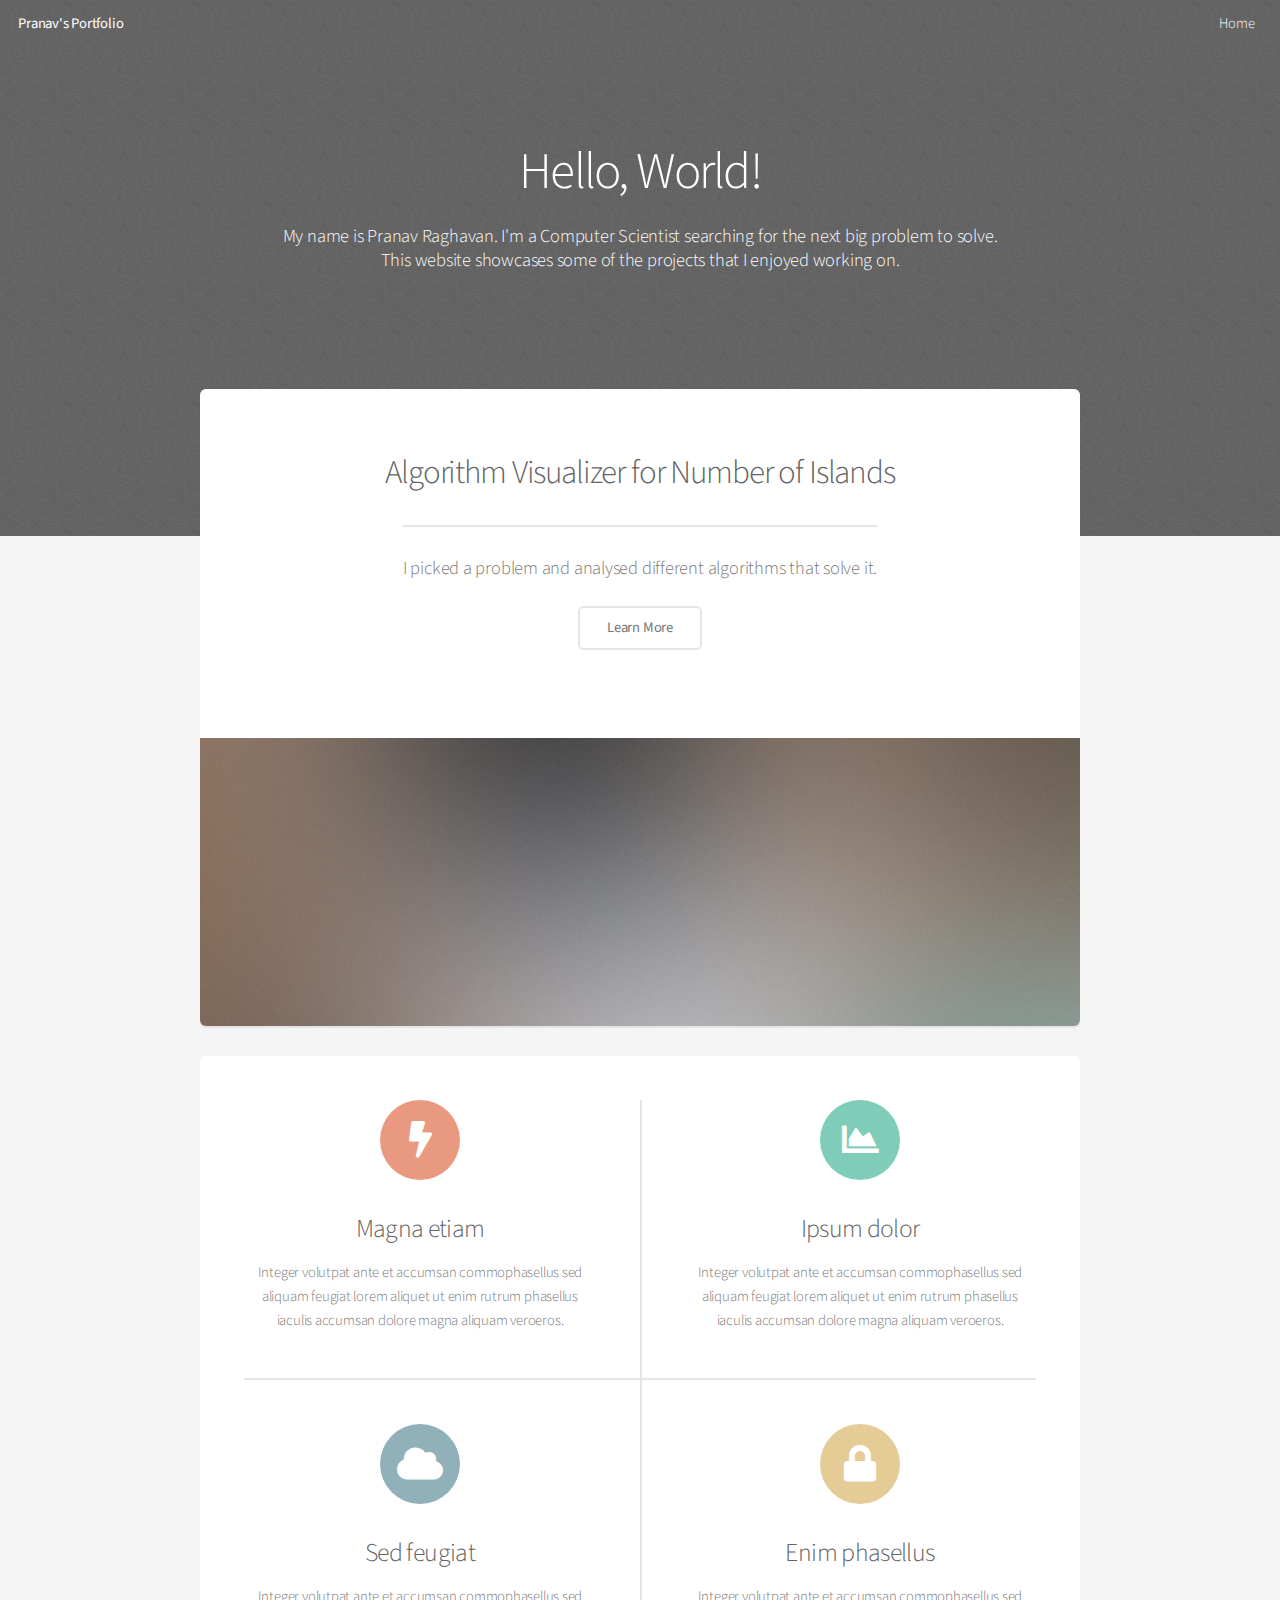
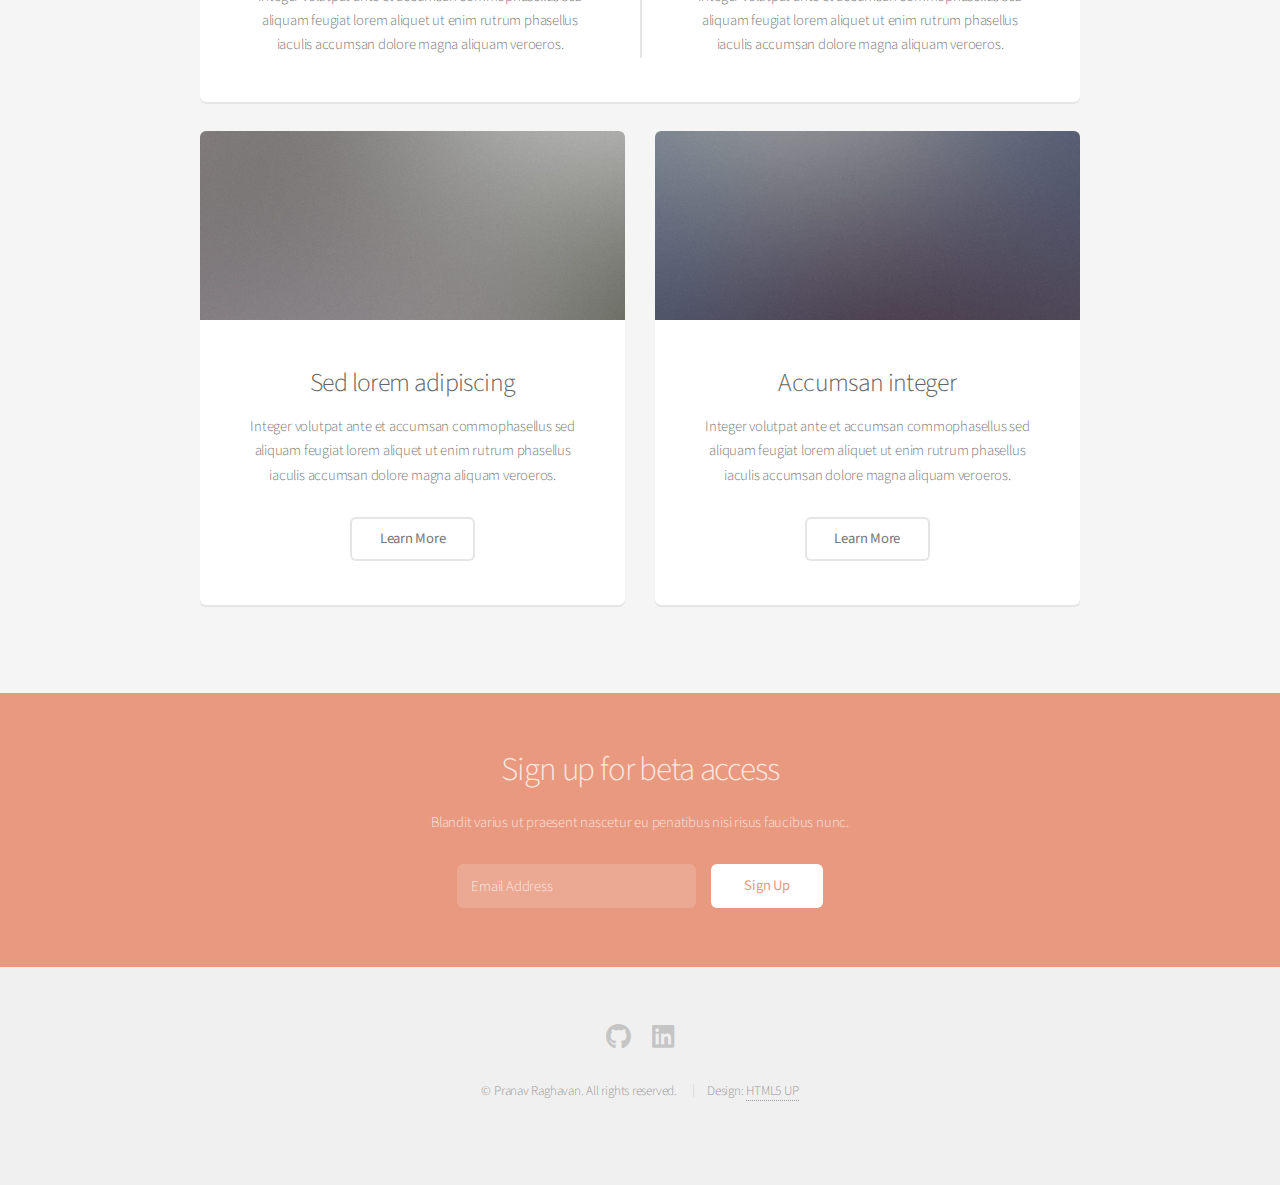
==== commit 573fe70b: "added initial algorithm visualizer stuff" ====
--- a/index.html
+++ b/index.html
@@ -6,7 +6,7 @@
 -->
 <html>
 	<head>
-		<title>Alpha by HTML5 UP</title>
+		<title>Pranav's Portfolio</title>
 		<meta charset="utf-8" />
 		<meta name="viewport" content="width=device-width, initial-scale=1, user-scalable=no" />
 		<link rel="stylesheet" href="assets/css/main.css" />
@@ -16,11 +16,11 @@
 
 			<!-- Header -->
 				<header id="header" class="alt">
-					<h1><a href="index.html">Alpha</a> by HTML5 UP</h1>
+					<h1><a href="index.html">Pranav's Portfolio </a></h1>
 					<nav id="nav">
 						<ul>
 							<li><a href="index.html">Home</a></li>
-							<li>
+							<!-- <li>
 								<a href="#" class="icon solid fa-angle-down">Layouts</a>
 								<ul>
 									<li><a href="generic.html">Generic</a></li>
@@ -36,32 +36,32 @@
 										</ul>
 									</li>
 								</ul>
-							</li>
-							<li><a href="#" class="button">Sign Up</a></li>
+							</li> -->
+							<!-- <li><a href="#" class="button">Sign Up</a></li> -->
 						</ul>
 					</nav>
 				</header>
 
 			<!-- Banner -->
 				<section id="banner">
-					<h2>Alpha</h2>
-					<p>Another fine responsive site template freebie by HTML5 UP.</p>
-					<ul class="actions special">
+					<h2>Hello, World!</h2>
+					<p>My name is Pranav Raghavan. I'm a Computer Scientist searching for the next big problem to solve. <br /> 
+					This website showcases some of the projects that I enjoyed working on. </p>
+					<!-- <ul class="actions special">
 						<li><a href="#" class="button primary">Sign Up</a></li>
 						<li><a href="#" class="button">Learn More</a></li>
-					</ul>
+					</ul> -->
 				</section>
 
 			<!-- Main -->
 				<section id="main" class="container">
-
 					<section class="box special">
 						<header class="major">
-							<h2>Introducing the ultimate mobile app
-							<br />
-							for doing stuff with your phone</h2>
-							<p>Blandit varius ut praesent nascetur eu penatibus nisi risus faucibus nunc ornare<br />
-							adipiscing nunc adipiscing. Condimentum turpis massa.</p>
+							<h2>Algorithm Visualizer for Number of Islands</h2>
+							<p>I picked a problem and analysed different algorithms that solve it. </p></br> </br>
+							<ul class="actions special">
+								<li><a href="/visualizer.html" class="button alt">Learn More</a></li>
+							</ul>
 						</header>
 						<span class="image featured"><img src="images/pic01.jpg" alt="" /></span>
 					</section>
@@ -142,19 +142,29 @@
 				</section>
 
 			<!-- Footer -->
-				<footer id="footer">
-					<ul class="icons">
-						<li><a href="#" class="icon brands fa-twitter"><span class="label">Twitter</span></a></li>
-						<li><a href="#" class="icon brands fa-facebook-f"><span class="label">Facebook</span></a></li>
-						<li><a href="#" class="icon brands fa-instagram"><span class="label">Instagram</span></a></li>
-						<li><a href="#" class="icon brands fa-github"><span class="label">Github</span></a></li>
-						<li><a href="#" class="icon brands fa-dribbble"><span class="label">Dribbble</span></a></li>
-						<li><a href="#" class="icon brands fa-google-plus"><span class="label">Google+</span></a></li>
-					</ul>
-					<ul class="copyright">
-						<li>&copy; Untitled. All rights reserved.</li><li>Design: <a href="http://html5up.net">HTML5 UP</a></li>
-					</ul>
-				</footer>
+			<footer id="footer">
+				<ul class="icons">
+					<li>
+						<a 
+							href="https://github.com/pranav97/" target="_blank" 
+							class="icon brands fa-github">
+							<span class="label">Github</span>
+						</a>
+					</li>
+					<li>
+						<a 
+							href="https://www.linkedin.com/in/pranav97/" 
+							target="_blank" 							
+							class="icon brands fa-linkedin">
+							<span class="label">LinkedIn</span>
+						</a>
+					</li>
+				</ul>
+				<ul class="copyright">
+					<li>&copy; Pranav Raghavan. All rights reserved.</li>
+					<li>Design: <a href="http://html5up.net">HTML5 UP</a></li>
+				</ul>
+			</footer>
 
 		</div>
 
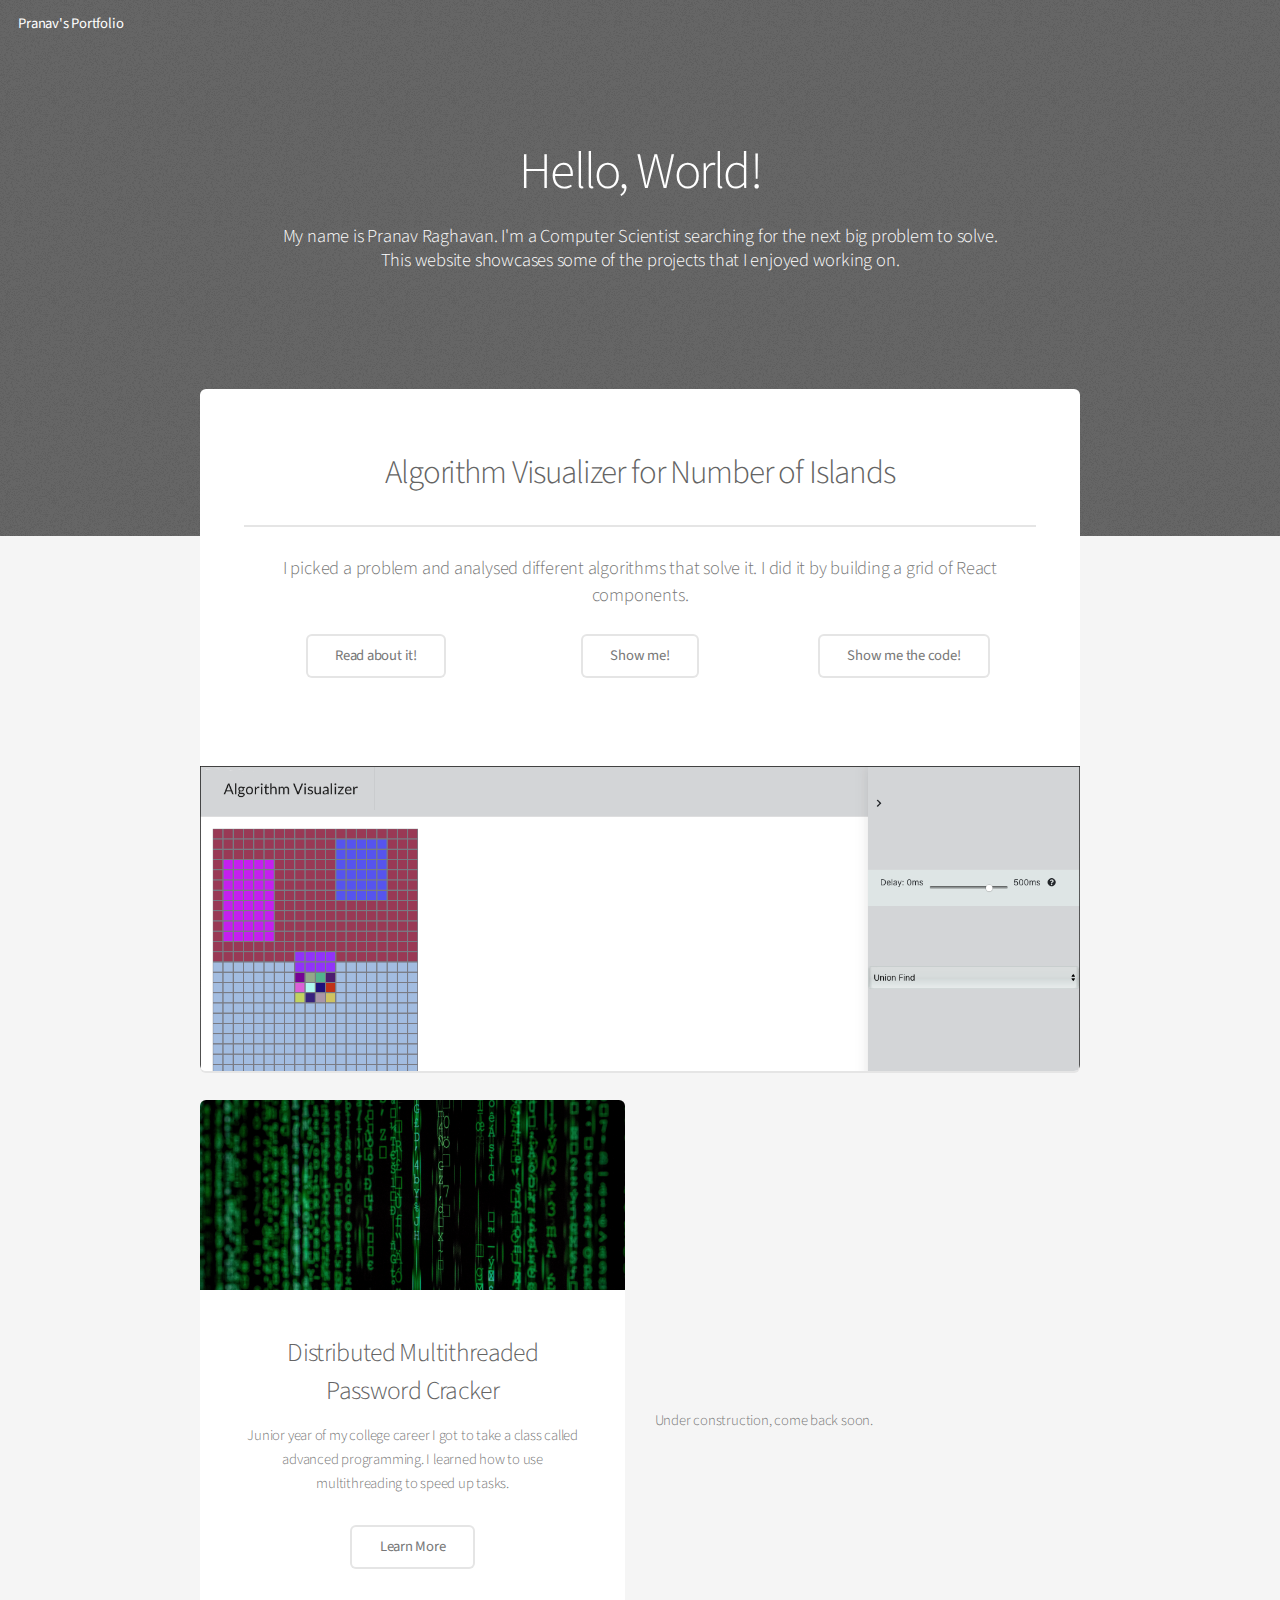
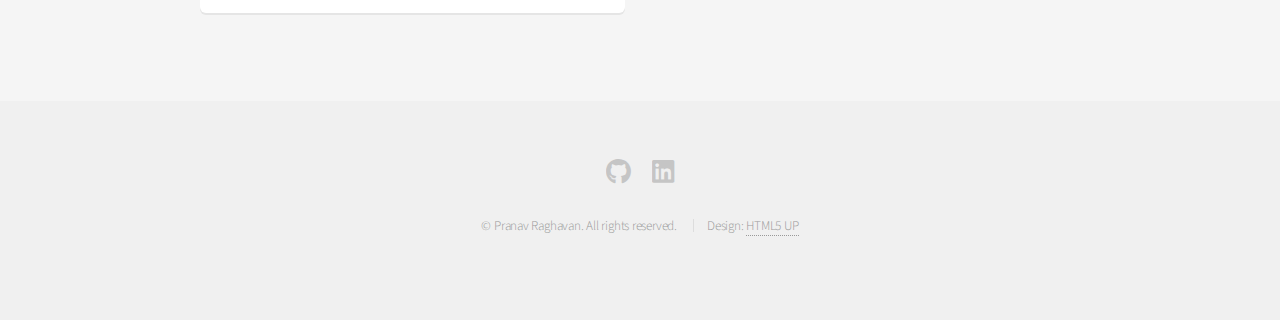
==== commit 2abde3ec: "2 projects up on website now" ====
--- a/index.html
+++ b/index.html
@@ -10,6 +10,7 @@
 		<meta charset="utf-8" />
 		<meta name="viewport" content="width=device-width, initial-scale=1, user-scalable=no" />
 		<link rel="stylesheet" href="assets/css/main.css" />
+		<link rel="stylesheet" href="assets/css/my-styles.css" />
 	</head>
 	<body class="landing is-preload">
 		<div id="page-wrapper">
@@ -17,10 +18,10 @@
 			<!-- Header -->
 				<header id="header" class="alt">
 					<h1><a href="index.html">Pranav's Portfolio </a></h1>
-					<nav id="nav">
+					<!-- <nav id="nav">
 						<ul>
 							<li><a href="index.html">Home</a></li>
-							<!-- <li>
+							<li>
 								<a href="#" class="icon solid fa-angle-down">Layouts</a>
 								<ul>
 									<li><a href="generic.html">Generic</a></li>
@@ -36,10 +37,10 @@
 										</ul>
 									</li>
 								</ul>
-							</li> -->
-							<!-- <li><a href="#" class="button">Sign Up</a></li> -->
+							</li>
+							<li><a href="#" class="button">Sign Up</a></li>
 						</ul>
-					</nav>
+					</nav> -->
 				</header>
 
 			<!-- Banner -->
@@ -58,15 +59,31 @@
 					<section class="box special">
 						<header class="major">
 							<h2>Algorithm Visualizer for Number of Islands</h2>
-							<p>I picked a problem and analysed different algorithms that solve it. </p></br> </br>
-							<ul class="actions special">
-								<li><a href="/visualizer.html" class="button alt">Learn More</a></li>
-							</ul>
+							<p>I picked a problem and analysed different algorithms that solve it. I did it by building a grid of React components. </p></br> </br>
+							<div class="links">
+								<ul class="actions special">
+									<li><a href="/visualizer.html" 
+										target="_blank" 
+										class="button alt">Read about it!
+									</a></li>
+								</ul>
+								<ul class="actions special">
+									<li><a href="https://number-islands.herokuapp.com" 
+									target="_blank" 
+									class="button alt">Show me!</a></li>
+								</ul>
+								<ul class="actions special">
+									<li><a href="https://github.com/pranav97/algorithm-visualizer"
+										target="_blank" 
+										class="button alt">Show me the code!
+									</a></li>
+								</ul>
+							</div>
 						</header>
-						<span class="image featured"><img src="images/pic01.jpg" alt="" /></span>
+						<span class="image featured"><img src="images/visualizer.png" alt="" /></span>
 					</section>
 
-					<section class="box special features">
+					<!-- <section class="box special features">
 						<div class="features-row">
 							<section>
 								<span class="icon solid major fa-bolt accent2"></span>
@@ -91,39 +108,51 @@
 								<p>Integer volutpat ante et accumsan commophasellus sed aliquam feugiat lorem aliquet ut enim rutrum phasellus iaculis accumsan dolore magna aliquam veroeros.</p>
 							</section>
 						</div>
-					</section>
+					</section> -->
 
 					<div class="row">
 						<div class="col-6 col-12-narrower">
 
+
 							<section class="box special">
-								<span class="image featured"><img src="images/pic02.jpg" alt="" /></span>
-								<h3>Sed lorem adipiscing</h3>
-								<p>Integer volutpat ante et accumsan commophasellus sed aliquam feugiat lorem aliquet ut enim rutrum phasellus iaculis accumsan dolore magna aliquam veroeros.</p>
-								<ul class="actions special">
-									<li><a href="#" class="button alt">Learn More</a></li>
-								</ul>
-							</section>
-
-						</div>
+								<span class="image featured"><img src="images/hacker.jpg" alt="" /></span>
+								<h3>Distributed Multithreaded Password Cracker</h3>
+								<p>Junior year of my college career I got to take a class called advanced programming. I learned how to use multithreading to speed up tasks. </p>
+								<ul class="actions special">
+									<li><a href="/password_cracker.html" class="button alt">Learn More</a></li>
+								</ul>
+							</section>
+
+						</div>
+						
 						<div class="col-6 col-12-narrower">
+							<section>
+								<iframe src="images/under_construction.svg" width="300" height="300" sandbox>
+									<!-- <img src="triangle.png" alt="Triangle with three unequal sides" /> -->
+								</iframe>
+								<p>
+									Under construction, come back soon. 
+								</p>
+							</section>
+						</div>
+						<!-- <div class="col-6 col-12-narrower">
 
 							<section class="box special">
 								<span class="image featured"><img src="images/pic03.jpg" alt="" /></span>
-								<h3>Accumsan integer</h3>
-								<p>Integer volutpat ante et accumsan commophasellus sed aliquam feugiat lorem aliquet ut enim rutrum phasellus iaculis accumsan dolore magna aliquam veroeros.</p>
+								<h3>Restaurant Menus Website</h3>
+								<p>This was one of the first web apps that I ever built. I used Python flask to build it and learned some of the foudational web development concepts that I use to this day. </p>
 								<ul class="actions special">
 									<li><a href="#" class="button alt">Learn More</a></li>
-								</ul>
-							</section>
-
-						</div>
-					</div>
+								</ul> 
+							</section>
+
+						</div> -->
+					</div> 
 
 				</section>
 
 			<!-- CTA -->
-				<section id="cta">
+				<!-- <section id="cta">
 
 					<h2>Sign up for beta access</h2>
 					<p>Blandit varius ut praesent nascetur eu penatibus nisi risus faucibus nunc.</p>
@@ -139,7 +168,7 @@
 						</div>
 					</form>
 
-				</section>
+				</section> -->
 
 			<!-- Footer -->
 			<footer id="footer">
--- a/assets/css/my-styles.css
+++ b/assets/css/my-styles.css
@@ -0,0 +1,4 @@
+.links {
+    display: flex;
+    flex-direction: row;
+}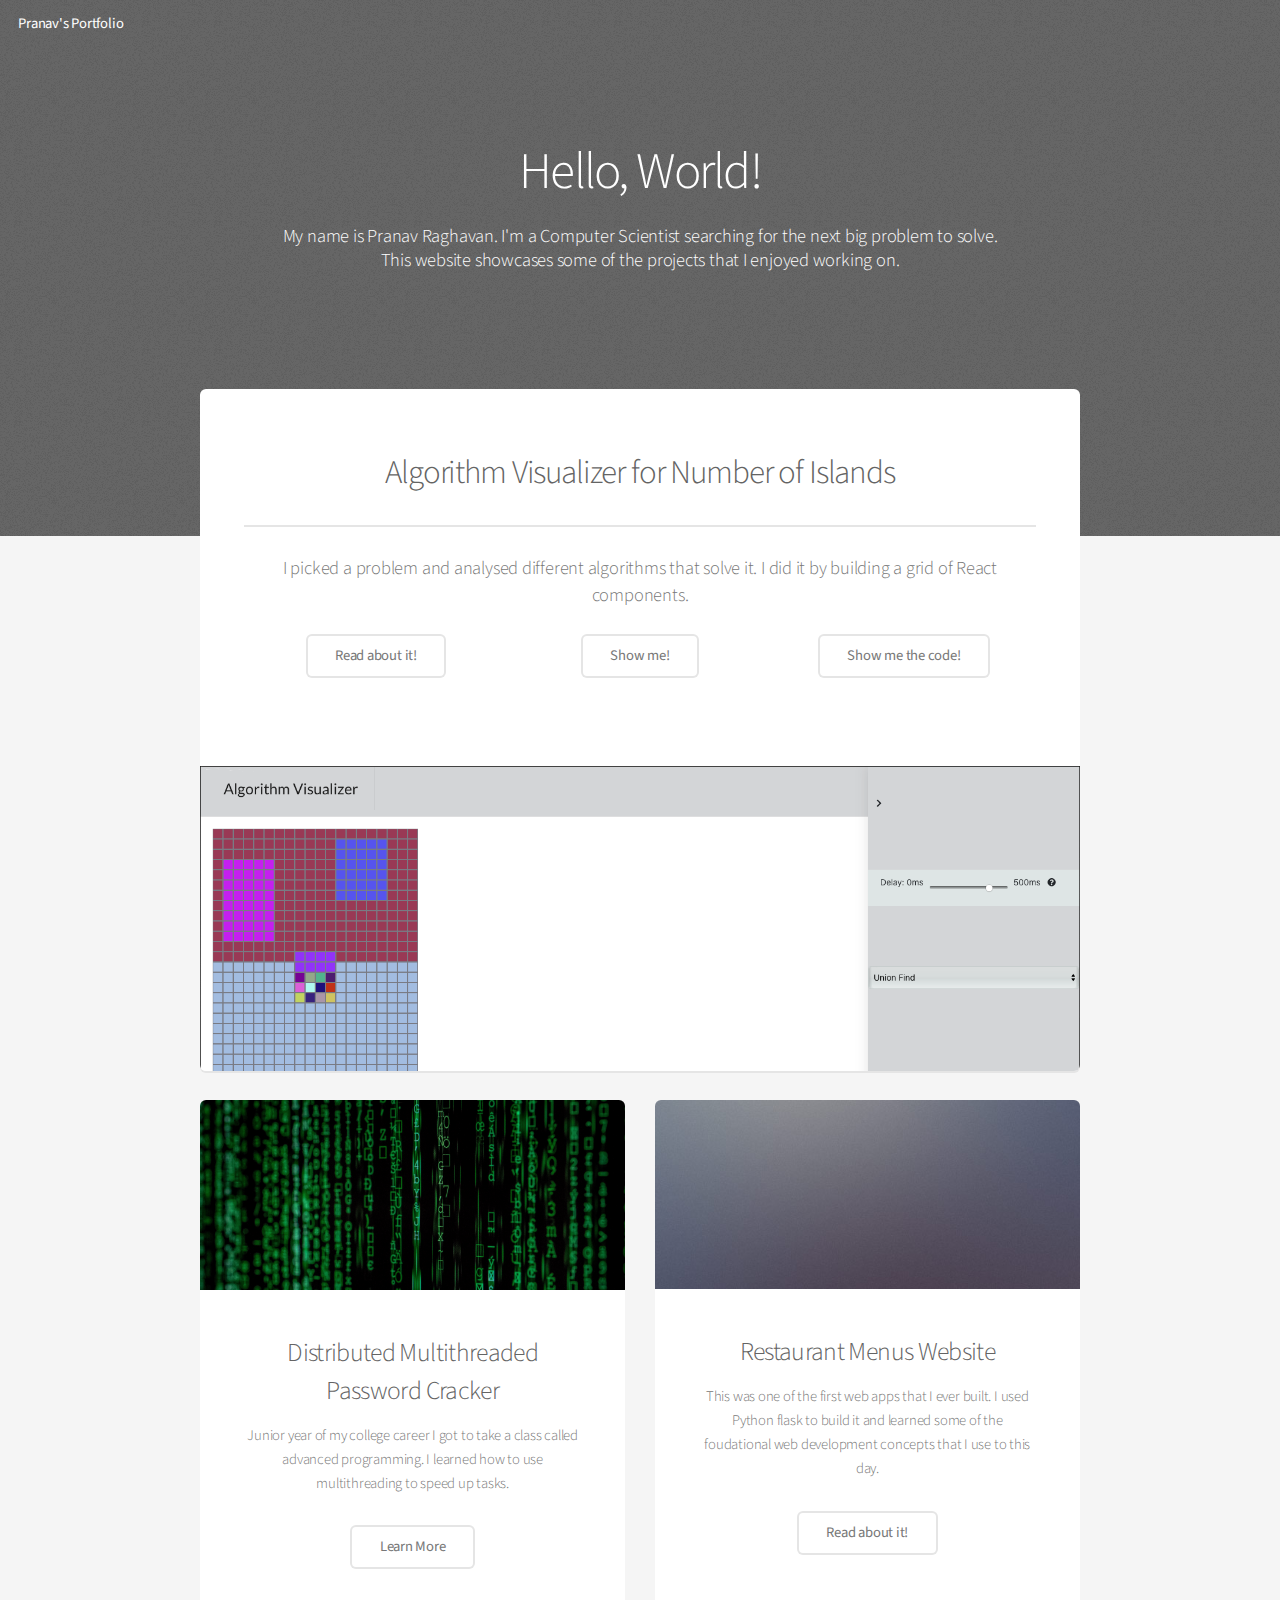
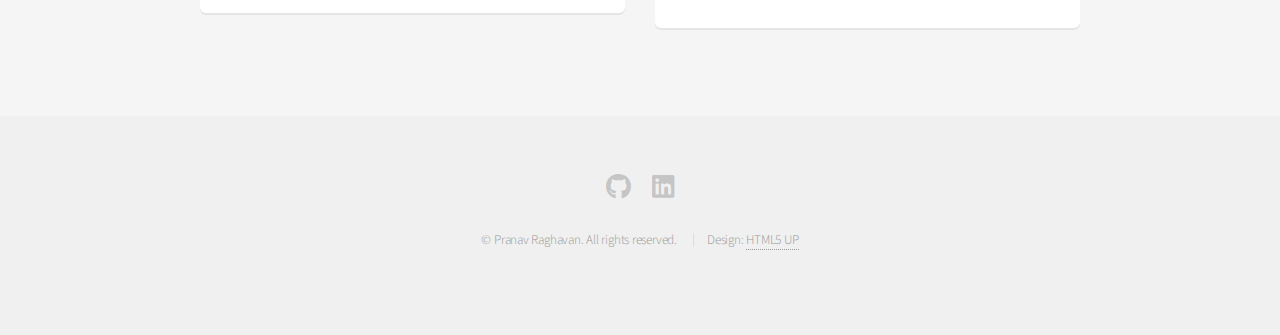
==== commit ca9c9a85: "restaurant menus and index diverge from master" ====
--- a/index.html
+++ b/index.html
@@ -82,38 +82,8 @@
 						</header>
 						<span class="image featured"><img src="images/visualizer.png" alt="" /></span>
 					</section>
-
-					<!-- <section class="box special features">
-						<div class="features-row">
-							<section>
-								<span class="icon solid major fa-bolt accent2"></span>
-								<h3>Magna etiam</h3>
-								<p>Integer volutpat ante et accumsan commophasellus sed aliquam feugiat lorem aliquet ut enim rutrum phasellus iaculis accumsan dolore magna aliquam veroeros.</p>
-							</section>
-							<section>
-								<span class="icon solid major fa-chart-area accent3"></span>
-								<h3>Ipsum dolor</h3>
-								<p>Integer volutpat ante et accumsan commophasellus sed aliquam feugiat lorem aliquet ut enim rutrum phasellus iaculis accumsan dolore magna aliquam veroeros.</p>
-							</section>
-						</div>
-						<div class="features-row">
-							<section>
-								<span class="icon solid major fa-cloud accent4"></span>
-								<h3>Sed feugiat</h3>
-								<p>Integer volutpat ante et accumsan commophasellus sed aliquam feugiat lorem aliquet ut enim rutrum phasellus iaculis accumsan dolore magna aliquam veroeros.</p>
-							</section>
-							<section>
-								<span class="icon solid major fa-lock accent5"></span>
-								<h3>Enim phasellus</h3>
-								<p>Integer volutpat ante et accumsan commophasellus sed aliquam feugiat lorem aliquet ut enim rutrum phasellus iaculis accumsan dolore magna aliquam veroeros.</p>
-							</section>
-						</div>
-					</section> -->
-
 					<div class="row">
 						<div class="col-6 col-12-narrower">
-
-
 							<section class="box special">
 								<span class="image featured"><img src="images/hacker.jpg" alt="" /></span>
 								<h3>Distributed Multithreaded Password Cracker</h3>
@@ -125,51 +95,34 @@
 
 						</div>
 						
-						<div class="col-6 col-12-narrower">
+						<!-- <div class="col-6 col-12-narrower">
 							<section>
 								<iframe src="images/under_construction.svg" width="300" height="300" sandbox>
-									<!-- <img src="triangle.png" alt="Triangle with three unequal sides" /> -->
 								</iframe>
 								<p>
 									Under construction, come back soon. 
 								</p>
 							</section>
-						</div>
-						<!-- <div class="col-6 col-12-narrower">
+						</div> -->
+						<div class="col-6 col-12-narrower">
 
 							<section class="box special">
 								<span class="image featured"><img src="images/pic03.jpg" alt="" /></span>
 								<h3>Restaurant Menus Website</h3>
 								<p>This was one of the first web apps that I ever built. I used Python flask to build it and learned some of the foudational web development concepts that I use to this day. </p>
-								<ul class="actions special">
-									<li><a href="#" class="button alt">Learn More</a></li>
-								</ul> 
+								<div class="links">
+									<ul class="actions special">
+										<li><a href="/restaurant-menus.html" 
+											target="_blank" 
+											class="button alt">Read about it!
+										</a></li>
+									</ul>
+								</div>
 							</section>
 
-						</div> -->
+						</div>
 					</div> 
-
 				</section>
-
-			<!-- CTA -->
-				<!-- <section id="cta">
-
-					<h2>Sign up for beta access</h2>
-					<p>Blandit varius ut praesent nascetur eu penatibus nisi risus faucibus nunc.</p>
-
-					<form>
-						<div class="row gtr-50 gtr-uniform">
-							<div class="col-8 col-12-mobilep">
-								<input type="email" name="email" id="email" placeholder="Email Address" />
-							</div>
-							<div class="col-4 col-12-mobilep">
-								<input type="submit" value="Sign Up" class="fit" />
-							</div>
-						</div>
-					</form>
-
-				</section> -->
-
 			<!-- Footer -->
 			<footer id="footer">
 				<ul class="icons">
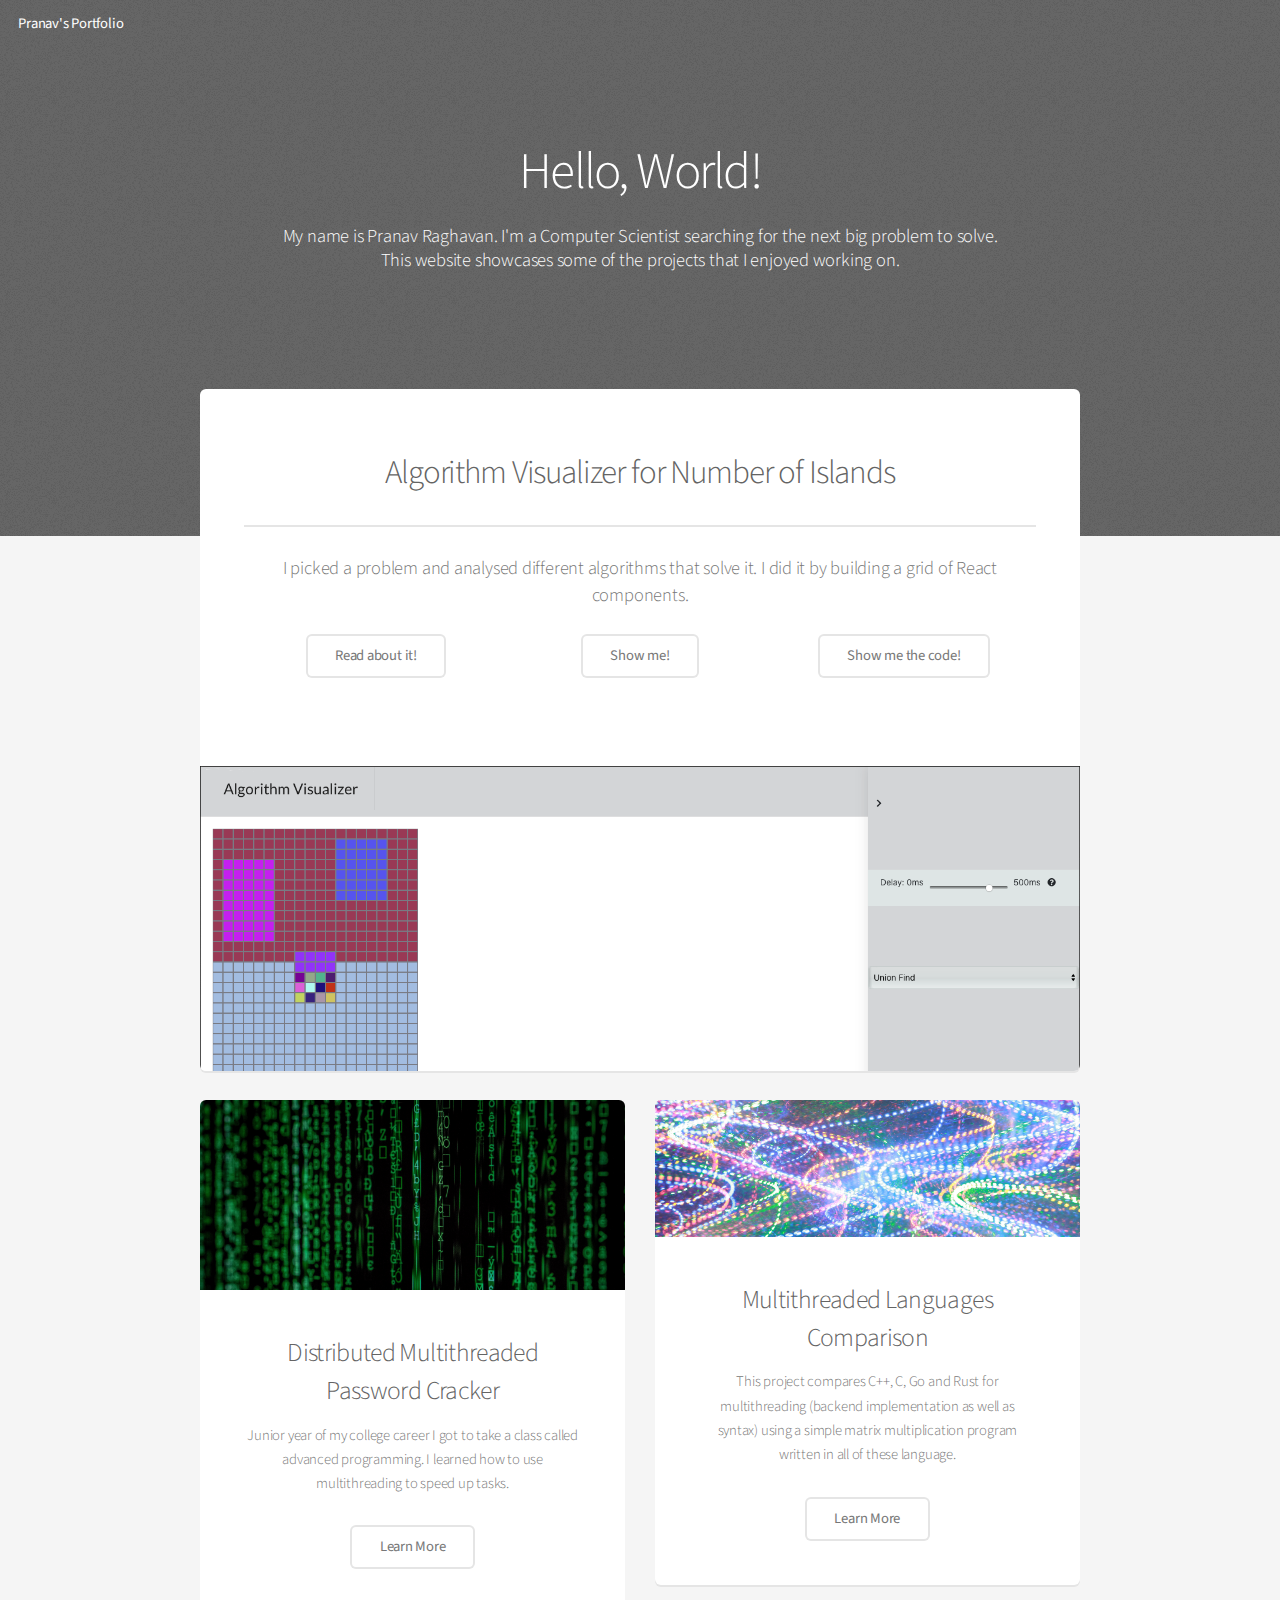
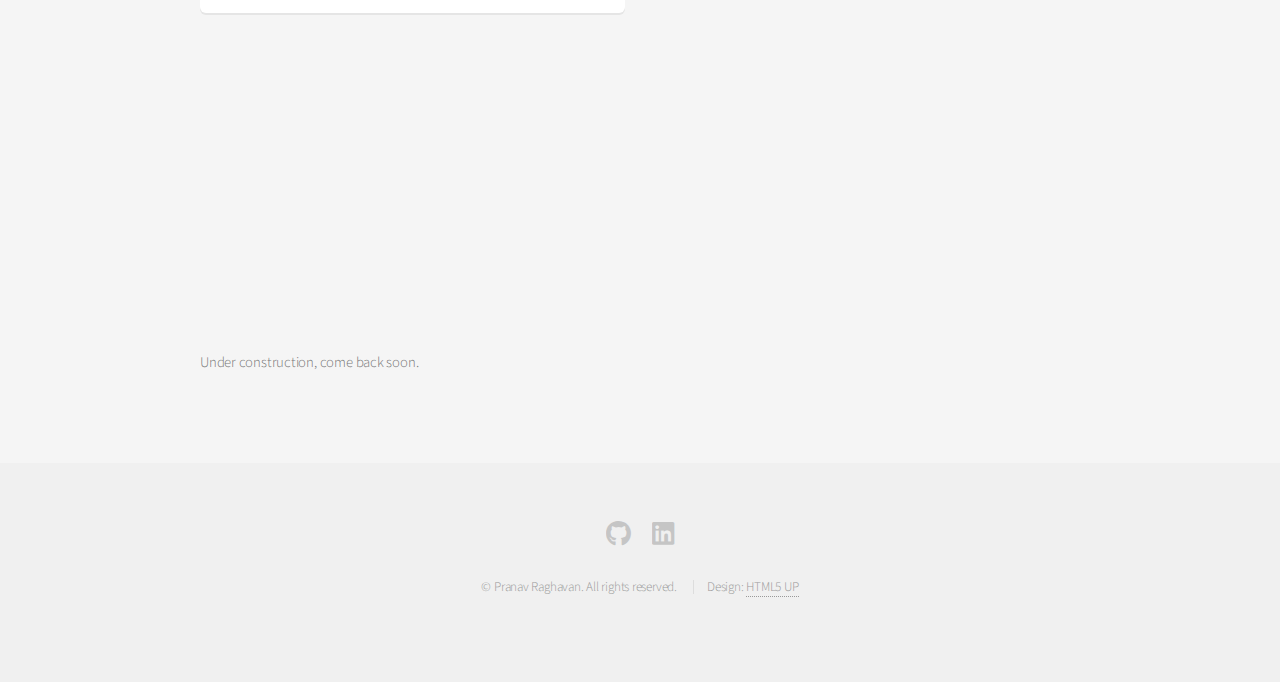
==== commit 8e93e0a0: "adding files for multithreaded lang proj" ====
--- a/index.html
+++ b/index.html
@@ -82,8 +82,38 @@
 						</header>
 						<span class="image featured"><img src="images/visualizer.png" alt="" /></span>
 					</section>
+
+					<!-- <section class="box special features">
+						<div class="features-row">
+							<section>
+								<span class="icon solid major fa-bolt accent2"></span>
+								<h3>Magna etiam</h3>
+								<p>Integer volutpat ante et accumsan commophasellus sed aliquam feugiat lorem aliquet ut enim rutrum phasellus iaculis accumsan dolore magna aliquam veroeros.</p>
+							</section>
+							<section>
+								<span class="icon solid major fa-chart-area accent3"></span>
+								<h3>Ipsum dolor</h3>
+								<p>Integer volutpat ante et accumsan commophasellus sed aliquam feugiat lorem aliquet ut enim rutrum phasellus iaculis accumsan dolore magna aliquam veroeros.</p>
+							</section>
+						</div>
+						<div class="features-row">
+							<section>
+								<span class="icon solid major fa-cloud accent4"></span>
+								<h3>Sed feugiat</h3>
+								<p>Integer volutpat ante et accumsan commophasellus sed aliquam feugiat lorem aliquet ut enim rutrum phasellus iaculis accumsan dolore magna aliquam veroeros.</p>
+							</section>
+							<section>
+								<span class="icon solid major fa-lock accent5"></span>
+								<h3>Enim phasellus</h3>
+								<p>Integer volutpat ante et accumsan commophasellus sed aliquam feugiat lorem aliquet ut enim rutrum phasellus iaculis accumsan dolore magna aliquam veroeros.</p>
+							</section>
+						</div>
+					</section> -->
+
 					<div class="row">
 						<div class="col-6 col-12-narrower">
+
+
 							<section class="box special">
 								<span class="image featured"><img src="images/hacker.jpg" alt="" /></span>
 								<h3>Distributed Multithreaded Password Cracker</h3>
@@ -94,35 +124,54 @@
 							</section>
 
 						</div>
-						
-						<!-- <div class="col-6 col-12-narrower">
-							<section>
-								<iframe src="images/under_construction.svg" width="300" height="300" sandbox>
-								</iframe>
-								<p>
-									Under construction, come back soon. 
-								</p>
-							</section>
-						</div> -->
 						<div class="col-6 col-12-narrower">
-
-							<section class="box special">
-								<span class="image featured"><img src="images/pic03.jpg" alt="" /></span>
-								<h3>Restaurant Menus Website</h3>
-								<p>This was one of the first web apps that I ever built. I used Python flask to build it and learned some of the foudational web development concepts that I use to this day. </p>
-								<div class="links">
-									<ul class="actions special">
-										<li><a href="/restaurant-menus.html" 
-											target="_blank" 
-											class="button alt">Read about it!
-										</a></li>
-									</ul>
-								</div>
-							</section>
+							  <section class="box special">
+								    <span class="image featured"><img src="images/threads.jpg" alt="" /></span>
+								    <h3>Multithreaded Languages Comparison</h3>
+								    <p>This project compares C++, C, Go and Rust for multithreading (backend implementation as well as syntax) using a simple matrix multiplication program written in all of these language. </p>
+								    <ul class="actions special">
+									      <li><a href="/program_lang.html" class="button alt">Learn More</a></li>
+								    </ul>
+							  </section>
 
 						</div>
 					</div> 
+          <div class="row">
+
+						  <div class="col-6 col-12-narrower">
+
+							    <section>
+								      <iframe src="images/under_construction.svg" width="300" height="300" sandbox>
+									        <!-- <img src="triangle.png" alt="Triangle with three unequal sides" /> -->
+								      </iframe>
+								      <p>
+									        Under construction, come back soon. 
+								      </p>
+							    </section>
+						  </div>
+          </div>
+
 				</section>
+
+			<!-- CTA -->
+				<!-- <section id="cta">
+
+					<h2>Sign up for beta access</h2>
+					<p>Blandit varius ut praesent nascetur eu penatibus nisi risus faucibus nunc.</p>
+
+					<form>
+						<div class="row gtr-50 gtr-uniform">
+							<div class="col-8 col-12-mobilep">
+								<input type="email" name="email" id="email" placeholder="Email Address" />
+							</div>
+							<div class="col-4 col-12-mobilep">
+								<input type="submit" value="Sign Up" class="fit" />
+							</div>
+						</div>
+					</form>
+
+				</section> -->
+
 			<!-- Footer -->
 			<footer id="footer">
 				<ul class="icons">
@@ -160,4 +209,4 @@
 			<script src="assets/js/main.js"></script>
 
 	</body>
-</html>+</html>
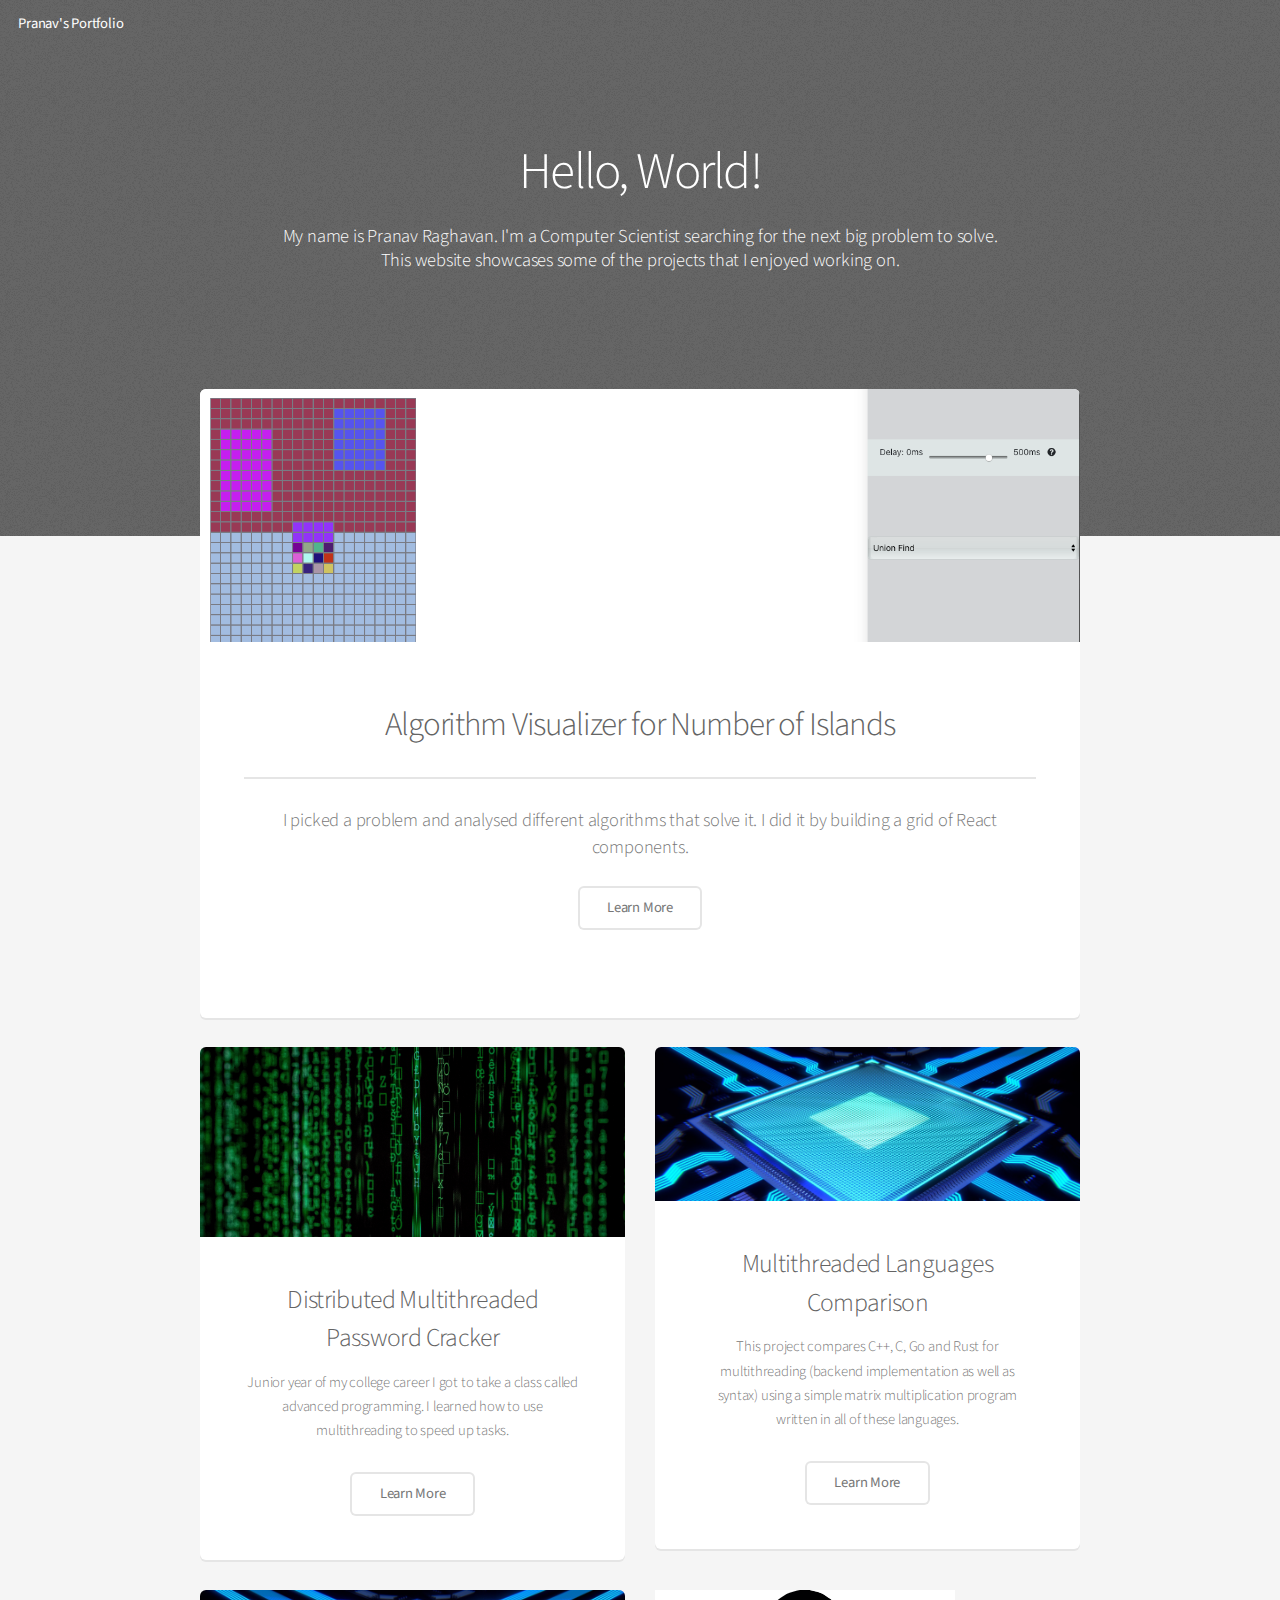
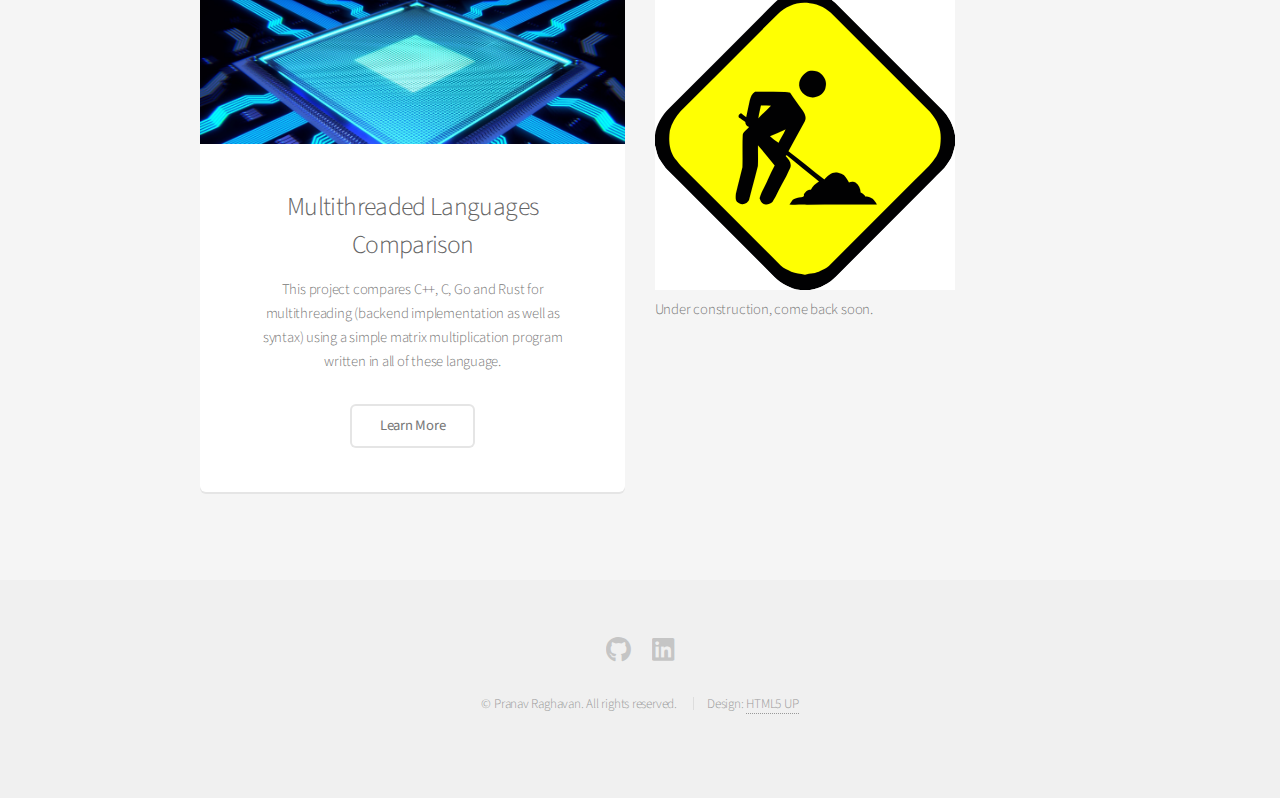
==== commit 2eaca30b: "little errors" ====
--- a/index.html
+++ b/index.html
@@ -57,30 +57,20 @@
 			<!-- Main -->
 				<section id="main" class="container">
 					<section class="box special">
+            <span class="image featured"><img src="images/visualizer.png" alt="" /></span>
 						<header class="major">
 							<h2>Algorithm Visualizer for Number of Islands</h2>
 							<p>I picked a problem and analysed different algorithms that solve it. I did it by building a grid of React components. </p></br> </br>
 							<div class="links">
 								<ul class="actions special">
-									<li><a href="/visualizer.html" 
-										target="_blank" 
-										class="button alt">Read about it!
-									</a></li>
-								</ul>
-								<ul class="actions special">
-									<li><a href="https://number-islands.herokuapp.com" 
-									target="_blank" 
-									class="button alt">Show me!</a></li>
-								</ul>
-								<ul class="actions special">
-									<li><a href="https://github.com/pranav97/algorithm-visualizer"
-										target="_blank" 
-										class="button alt">Show me the code!
-									</a></li>
+									  <li>
+                        <a href="/visualizer.html"
+                            target="_blank"
+                            class="button alt">Learn More </a>
+                    </li>
 								</ul>
 							</div>
 						</header>
-						<span class="image featured"><img src="images/visualizer.png" alt="" /></span>
 					</section>
 
 					<!-- <section class="box special features">
@@ -91,7 +81,7 @@
 								<p>Integer volutpat ante et accumsan commophasellus sed aliquam feugiat lorem aliquet ut enim rutrum phasellus iaculis accumsan dolore magna aliquam veroeros.</p>
 							</section>
 							<section>
-								<span class="icon solid major fa-chart-area accent3"></span>
+								<span class="icon solid major fa-chart-area accent3"></span
 								<h3>Ipsum dolor</h3>
 								<p>Integer volutpat ante et accumsan commophasellus sed aliquam feugiat lorem aliquet ut enim rutrum phasellus iaculis accumsan dolore magna aliquam veroeros.</p>
 							</section>
@@ -124,6 +114,19 @@
 							</section>
 
 						</div>
+						<div class="col-6 col-12-narrower">
+							  <section class="box special">
+								    <span class="image featured"><img src="images/threads.jpg" alt="" /></span>
+								    <h3>Multithreaded Languages Comparison</h3>
+								    <p>This project compares C++, C, Go and Rust for multithreading (backend implementation as well as syntax) using a simple matrix multiplication program written in all of these languages. </p>
+								    <ul class="actions special">
+									      <li><a href="/program_lang.html" class="button alt">Learn More</a></li>
+								    </ul>
+							  </section>
+
+						</div>
+					</div> 
+          <div class="row">
 						<div class="col-6 col-12-narrower">
 							  <section class="box special">
 								    <span class="image featured"><img src="images/threads.jpg" alt="" /></span>
@@ -135,15 +138,11 @@
 							  </section>
 
 						</div>
-					</div> 
-          <div class="row">
 
 						  <div class="col-6 col-12-narrower">
-
 							    <section>
-								      <iframe src="images/under_construction.svg" width="300" height="300" sandbox>
-									        <!-- <img src="triangle.png" alt="Triangle with three unequal sides" /> -->
-								      </iframe>
+								      <img src="images/under_construction.svg" width="300" height="300">
+								      </img>
 								      <p>
 									        Under construction, come back soon. 
 								      </p>
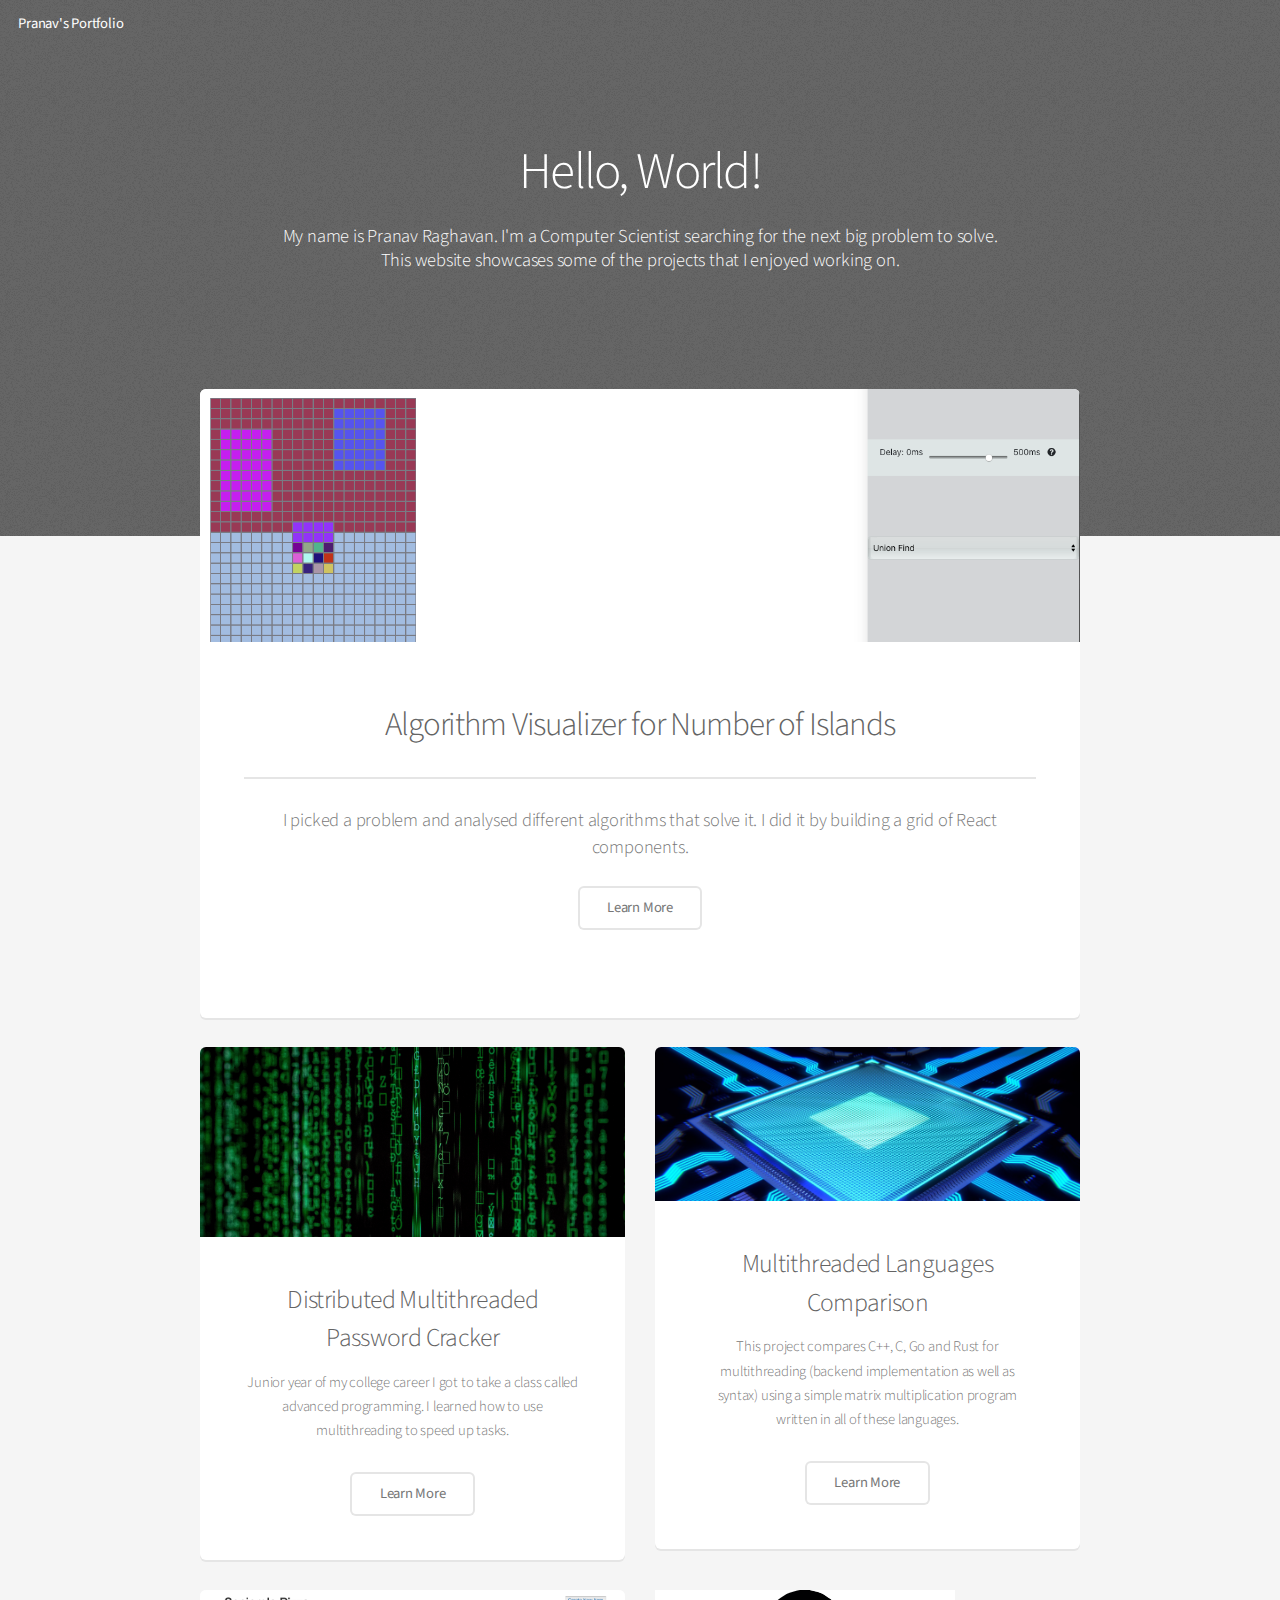
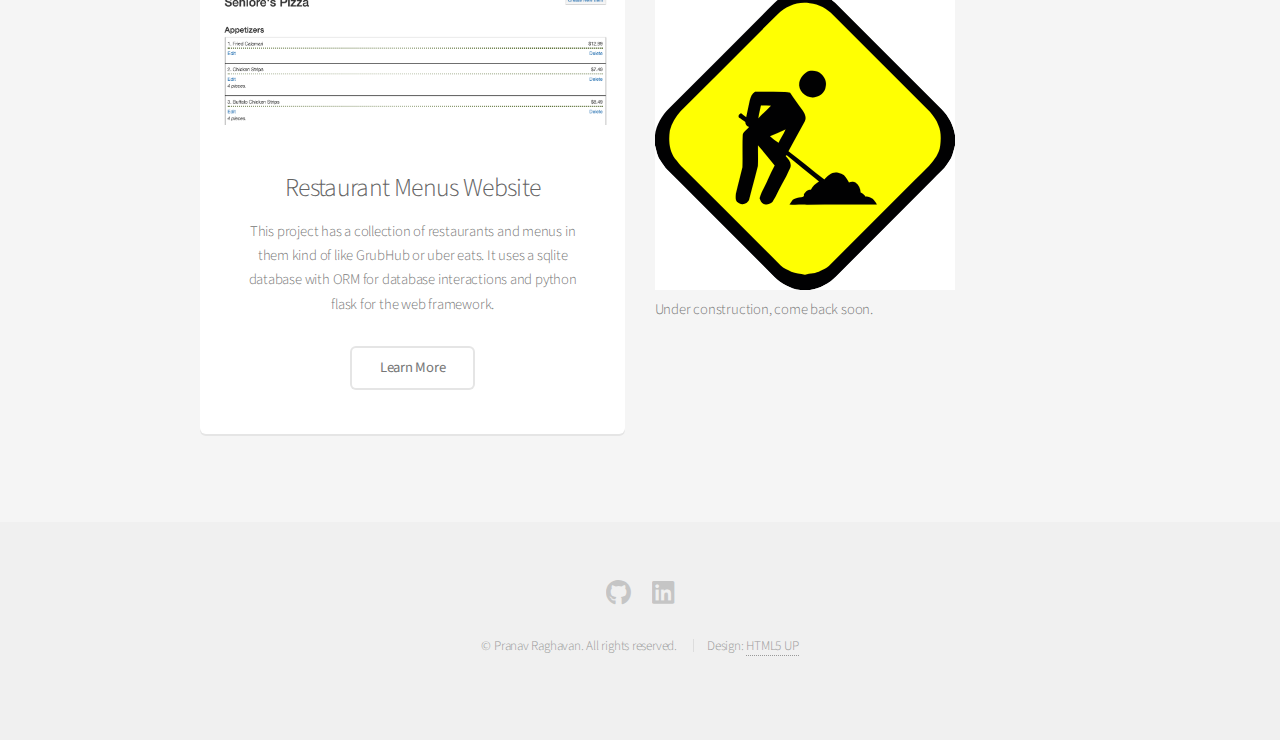
==== commit f9ced993: "images" ====
--- a/index.html
+++ b/index.html
@@ -1,211 +1,216 @@
 <!DOCTYPE HTML>
 <!--
-	Alpha by HTML5 UP
-	html5up.net | @ajlkn
-	Free for personal and commercial use under the CCA 3.0 license (html5up.net/license)
+	   Alpha by HTML5 UP
+	   html5up.net | @ajlkn
+	   Free for personal and commercial use under the CCA 3.0 license (html5up.net/license)
 -->
 <html>
-	<head>
-		<title>Pranav's Portfolio</title>
-		<meta charset="utf-8" />
-		<meta name="viewport" content="width=device-width, initial-scale=1, user-scalable=no" />
-		<link rel="stylesheet" href="assets/css/main.css" />
-		<link rel="stylesheet" href="assets/css/my-styles.css" />
-	</head>
-	<body class="landing is-preload">
-		<div id="page-wrapper">
-
-			<!-- Header -->
-				<header id="header" class="alt">
-					<h1><a href="index.html">Pranav's Portfolio </a></h1>
-					<!-- <nav id="nav">
-						<ul>
-							<li><a href="index.html">Home</a></li>
-							<li>
-								<a href="#" class="icon solid fa-angle-down">Layouts</a>
-								<ul>
-									<li><a href="generic.html">Generic</a></li>
-									<li><a href="contact.html">Contact</a></li>
-									<li><a href="elements.html">Elements</a></li>
-									<li>
-										<a href="#">Submenu</a>
-										<ul>
-											<li><a href="#">Option One</a></li>
-											<li><a href="#">Option Two</a></li>
-											<li><a href="#">Option Three</a></li>
-											<li><a href="#">Option Four</a></li>
-										</ul>
-									</li>
-								</ul>
-							</li>
-							<li><a href="#" class="button">Sign Up</a></li>
-						</ul>
-					</nav> -->
-				</header>
-
-			<!-- Banner -->
-				<section id="banner">
-					<h2>Hello, World!</h2>
-					<p>My name is Pranav Raghavan. I'm a Computer Scientist searching for the next big problem to solve. <br /> 
-					This website showcases some of the projects that I enjoyed working on. </p>
-					<!-- <ul class="actions special">
-						<li><a href="#" class="button primary">Sign Up</a></li>
-						<li><a href="#" class="button">Learn More</a></li>
-					</ul> -->
-				</section>
-
-			<!-- Main -->
-				<section id="main" class="container">
-					<section class="box special">
-            <span class="image featured"><img src="images/visualizer.png" alt="" /></span>
-						<header class="major">
-							<h2>Algorithm Visualizer for Number of Islands</h2>
-							<p>I picked a problem and analysed different algorithms that solve it. I did it by building a grid of React components. </p></br> </br>
-							<div class="links">
-								<ul class="actions special">
-									  <li>
-                        <a href="/visualizer.html"
-                            target="_blank"
-                            class="button alt">Learn More </a>
-                    </li>
-								</ul>
-							</div>
-						</header>
-					</section>
-
-					<!-- <section class="box special features">
-						<div class="features-row">
-							<section>
-								<span class="icon solid major fa-bolt accent2"></span>
-								<h3>Magna etiam</h3>
-								<p>Integer volutpat ante et accumsan commophasellus sed aliquam feugiat lorem aliquet ut enim rutrum phasellus iaculis accumsan dolore magna aliquam veroeros.</p>
-							</section>
-							<section>
-								<span class="icon solid major fa-chart-area accent3"></span
-								<h3>Ipsum dolor</h3>
-								<p>Integer volutpat ante et accumsan commophasellus sed aliquam feugiat lorem aliquet ut enim rutrum phasellus iaculis accumsan dolore magna aliquam veroeros.</p>
-							</section>
-						</div>
-						<div class="features-row">
-							<section>
-								<span class="icon solid major fa-cloud accent4"></span>
-								<h3>Sed feugiat</h3>
-								<p>Integer volutpat ante et accumsan commophasellus sed aliquam feugiat lorem aliquet ut enim rutrum phasellus iaculis accumsan dolore magna aliquam veroeros.</p>
-							</section>
-							<section>
-								<span class="icon solid major fa-lock accent5"></span>
-								<h3>Enim phasellus</h3>
-								<p>Integer volutpat ante et accumsan commophasellus sed aliquam feugiat lorem aliquet ut enim rutrum phasellus iaculis accumsan dolore magna aliquam veroeros.</p>
-							</section>
-						</div>
-					</section> -->
-
-					<div class="row">
-						<div class="col-6 col-12-narrower">
-
-
-							<section class="box special">
-								<span class="image featured"><img src="images/hacker.jpg" alt="" /></span>
-								<h3>Distributed Multithreaded Password Cracker</h3>
-								<p>Junior year of my college career I got to take a class called advanced programming. I learned how to use multithreading to speed up tasks. </p>
-								<ul class="actions special">
-									<li><a href="/password_cracker.html" class="button alt">Learn More</a></li>
-								</ul>
-							</section>
-
-						</div>
-						<div class="col-6 col-12-narrower">
-							  <section class="box special">
-								    <span class="image featured"><img src="images/threads.jpg" alt="" /></span>
-								    <h3>Multithreaded Languages Comparison</h3>
-								    <p>This project compares C++, C, Go and Rust for multithreading (backend implementation as well as syntax) using a simple matrix multiplication program written in all of these languages. </p>
-								    <ul class="actions special">
-									      <li><a href="/program_lang.html" class="button alt">Learn More</a></li>
-								    </ul>
-							  </section>
-
-						</div>
-					</div> 
-          <div class="row">
-						<div class="col-6 col-12-narrower">
-							  <section class="box special">
-								    <span class="image featured"><img src="images/threads.jpg" alt="" /></span>
-								    <h3>Multithreaded Languages Comparison</h3>
-								    <p>This project compares C++, C, Go and Rust for multithreading (backend implementation as well as syntax) using a simple matrix multiplication program written in all of these language. </p>
-								    <ul class="actions special">
-									      <li><a href="/program_lang.html" class="button alt">Learn More</a></li>
-								    </ul>
-							  </section>
-
-						</div>
-
-						  <div class="col-6 col-12-narrower">
-							    <section>
-								      <img src="images/under_construction.svg" width="300" height="300">
+	  <head>
+		    <title>Pranav's Portfolio</title>
+		    <meta charset="utf-8" />
+		    <meta name="viewport" content="width=device-width, initial-scale=1, user-scalable=no" />
+		    <link rel="stylesheet" href="assets/css/main.css" />
+		    <link rel="stylesheet" href="assets/css/my-styles.css" />
+	  </head>
+	  <body class="landing is-preload">
+		    <div id="page-wrapper">
+
+			      <!-- Header -->
+				    <header id="header" class="alt">
+					      <h1><a href="index.html">Pranav's Portfolio </a></h1>
+					      <!-- <nav id="nav">
+						         <ul>
+							       <li><a href="index.html">Home</a></li>
+							       <li>
+								     <a href="#" class="icon solid fa-angle-down">Layouts</a>
+								     <ul>
+									   <li><a href="generic.html">Generic</a></li>
+									   <li><a href="contact.html">Contact</a></li>
+									   <li><a href="elements.html">Elements</a></li>
+									   <li>
+										 <a href="#">Submenu</a>
+										 <ul>
+										 <li><a href="#">Option One</a></li>
+										 <li><a href="#">Option Two</a></li>
+										 <li><a href="#">Option Three</a></li>
+										 <li><a href="#">Option Four</a></li>
+										 </ul>
+									   </li>
+								     </ul>
+							       </li>
+							       <li><a href="#" class="button">Sign Up</a></li>
+						         </ul>
+					           </nav> -->
+				    </header>
+
+			      <!-- Banner -->
+				    <section id="banner">
+					      <h2>Hello, World!</h2>
+					      <p>My name is Pranav Raghavan. I'm a Computer Scientist searching for the next big problem to solve. <br /> 
+					          This website showcases some of the projects that I enjoyed working on. </p>
+					      <!-- <ul class="actions special">
+						         <li><a href="#" class="button primary">Sign Up</a></li>
+						         <li><a href="#" class="button">Learn More</a></li>
+					           </ul> -->
+				    </section>
+
+			      <!-- Main -->
+				    <section id="main" class="container">
+					      <section class="box special">
+                    <span class="image featured"><img src="images/visualizer.png" alt="" /></span>
+						        <header class="major">
+							          <h2>Algorithm Visualizer for Number of Islands</h2>
+							          <p>I picked a problem and analysed different algorithms that solve it. I did it by building a grid of React components. </p></br> </br>
+							          <div class="links">
+								            <ul class="actions special">
+									              <li>
+                                    <a href="/visualizer.html"
+                                       target="_blank"
+                                       class="button alt">Learn More </a>
+                                </li>
+								            </ul>
+							          </div>
+						        </header>
+					      </section>
+
+					      <!-- <section class="box special features">
+						         <div class="features-row">
+							       <section>
+								     <span class="icon solid major fa-bolt accent2"></span>
+								     <h3>Magna etiam</h3>
+								     <p>Integer volutpat ante et accumsan commophasellus sed aliquam feugiat lorem aliquet ut enim rutrum phasellus iaculis accumsan dolore magna aliquam veroeros.</p>
+							       </section>
+							       <section>
+								     <span class="icon solid major fa-chart-area accent3"></span
+								     <h3>Ipsum dolor</h3>
+								     <p>Integer volutpat ante et accumsan commophasellus sed aliquam feugiat lorem aliquet ut enim rutrum phasellus iaculis accumsan dolore magna aliquam veroeros.</p>
+							       </section>
+						         </div>
+						         <div class="features-row">
+							       <section>
+								     <span class="icon solid major fa-cloud accent4"></span>
+								     <h3>Sed feugiat</h3>
+								     <p>Integer volutpat ante et accumsan commophasellus sed aliquam feugiat lorem aliquet ut enim rutrum phasellus iaculis accumsan dolore magna aliquam veroeros.</p>
+							       </section>
+							       <section>
+								     <span class="icon solid major fa-lock accent5"></span>
+								     <h3>Enim phasellus</h3>
+								     <p>Integer volutpat ante et accumsan commophasellus sed aliquam feugiat lorem aliquet ut enim rutrum phasellus iaculis accumsan dolore magna aliquam veroeros.</p>
+							       </section>
+						         </div>
+					           </section> -->
+
+					      <div class="row">
+						        <div class="col-6 col-12-narrower">
+
+
+							          <section class="box special">
+								            <span class="image featured"><img src="images/hacker.jpg" alt="" /></span>
+								            <h3>Distributed Multithreaded Password Cracker</h3>
+								            <p>Junior year of my college career I got to take a class called advanced programming. I learned how to use multithreading to speed up tasks. </p>
+								            <ul class="actions special">
+									              <li><a href="/password_cracker.html" class="button alt">Learn More</a></li>
+								            </ul>
+							          </section>
+
+						        </div>
+						        <div class="col-6 col-12-narrower">
+							          <section class="box special">
+								            <span class="image featured"><img src="images/threads.jpg" alt="" /></span>
+								            <h3>Multithreaded Languages Comparison</h3>
+								            <p>This project compares C++, C, Go and Rust for multithreading (backend implementation as well as syntax) using a simple matrix multiplication program written in all of these languages. </p>
+								            <ul class="actions special">
+									              <li><a href="/program_lang.html" class="button alt">Learn More</a></li>
+								            </ul>
+							          </section>
+
+						        </div>
+					      </div> 
+
+                <div class="row">
+
+
+                    <div class="col-6 col-12-narrower">
+
+		                    <section class="box special">
+		                        <span class="image featured"><img src="images/menus.png" alt="" /></span>
+		                        <h3>Restaurant Menus Website</h3>
+		                        <p>This project has a collection of restaurants and menus in them kind of like GrubHub or uber eats. It uses a sqlite database with ORM for database interactions and python flask for the web framework. </p>
+		                        <ul class="actions special">
+		                            <li><a href="/restaurant_menus.html" class="button alt">Learn More</a></li>
+		                        </ul> 
+		                    </section>
+
+		                </div>
+
+
+						        <div class="col-6 col-12-narrower">
+							          <section>
+								            <img src="images/under_construction.svg" width="300" height="300">
 								      </img>
 								      <p>
 									        Under construction, come back soon. 
 								      </p>
-							    </section>
-						  </div>
-          </div>
-
-				</section>
-
-			<!-- CTA -->
-				<!-- <section id="cta">
-
-					<h2>Sign up for beta access</h2>
-					<p>Blandit varius ut praesent nascetur eu penatibus nisi risus faucibus nunc.</p>
-
-					<form>
-						<div class="row gtr-50 gtr-uniform">
-							<div class="col-8 col-12-mobilep">
-								<input type="email" name="email" id="email" placeholder="Email Address" />
-							</div>
-							<div class="col-4 col-12-mobilep">
-								<input type="submit" value="Sign Up" class="fit" />
-							</div>
-						</div>
-					</form>
-
-				</section> -->
-
-			<!-- Footer -->
-			<footer id="footer">
-				<ul class="icons">
-					<li>
-						<a 
-							href="https://github.com/pranav97/" target="_blank" 
-							class="icon brands fa-github">
-							<span class="label">Github</span>
-						</a>
-					</li>
-					<li>
-						<a 
-							href="https://www.linkedin.com/in/pranav97/" 
-							target="_blank" 							
-							class="icon brands fa-linkedin">
-							<span class="label">LinkedIn</span>
-						</a>
-					</li>
-				</ul>
-				<ul class="copyright">
-					<li>&copy; Pranav Raghavan. All rights reserved.</li>
-					<li>Design: <a href="http://html5up.net">HTML5 UP</a></li>
-				</ul>
-			</footer>
-
-		</div>
-
-		<!-- Scripts -->
-			<script src="assets/js/jquery.min.js"></script>
-			<script src="assets/js/jquery.dropotron.min.js"></script>
-			<script src="assets/js/jquery.scrollex.min.js"></script>
-			<script src="assets/js/browser.min.js"></script>
-			<script src="assets/js/breakpoints.min.js"></script>
-			<script src="assets/js/util.js"></script>
-			<script src="assets/js/main.js"></script>
-
-	</body>
+							          </section>
+						        </div>
+                </div>
+
+				    </section>
+
+			      <!-- CTA -->
+				    <!-- <section id="cta">
+
+					       <h2>Sign up for beta access</h2>
+					       <p>Blandit varius ut praesent nascetur eu penatibus nisi risus faucibus nunc.</p>
+
+					       <form>
+						     <div class="row gtr-50 gtr-uniform">
+							   <div class="col-8 col-12-mobilep">
+								 <input type="email" name="email" id="email" placeholder="Email Address" />
+							   </div>
+							   <div class="col-4 col-12-mobilep">
+								 <input type="submit" value="Sign Up" class="fit" />
+							   </div>
+						     </div>
+					       </form>
+
+				         </section> -->
+
+			      <!-- Footer -->
+			      <footer id="footer">
+				        <ul class="icons">
+					          <li>
+						            <a 
+							              href="https://github.com/pranav97/" target="_blank" 
+							                    class="icon brands fa-github">
+							              <span class="label">Github</span>
+						            </a>
+					          </li>
+					          <li>
+						            <a 
+							              href="https://www.linkedin.com/in/pranav97/" 
+							                    target="_blank" 							
+							              class="icon brands fa-linkedin">
+							              <span class="label">LinkedIn</span>
+						            </a>
+					          </li>
+				        </ul>
+				        <ul class="copyright">
+					          <li>&copy; Pranav Raghavan. All rights reserved.</li>
+					          <li>Design: <a href="http://html5up.net">HTML5 UP</a></li>
+				        </ul>
+			      </footer>
+
+		    </div>
+
+		    <!-- Scripts -->
+			  <script src="assets/js/jquery.min.js"></script>
+			  <script src="assets/js/jquery.dropotron.min.js"></script>
+			  <script src="assets/js/jquery.scrollex.min.js"></script>
+			  <script src="assets/js/browser.min.js"></script>
+			  <script src="assets/js/breakpoints.min.js"></script>
+			  <script src="assets/js/util.js"></script>
+			  <script src="assets/js/main.js"></script>
+
+	  </body>
 </html>
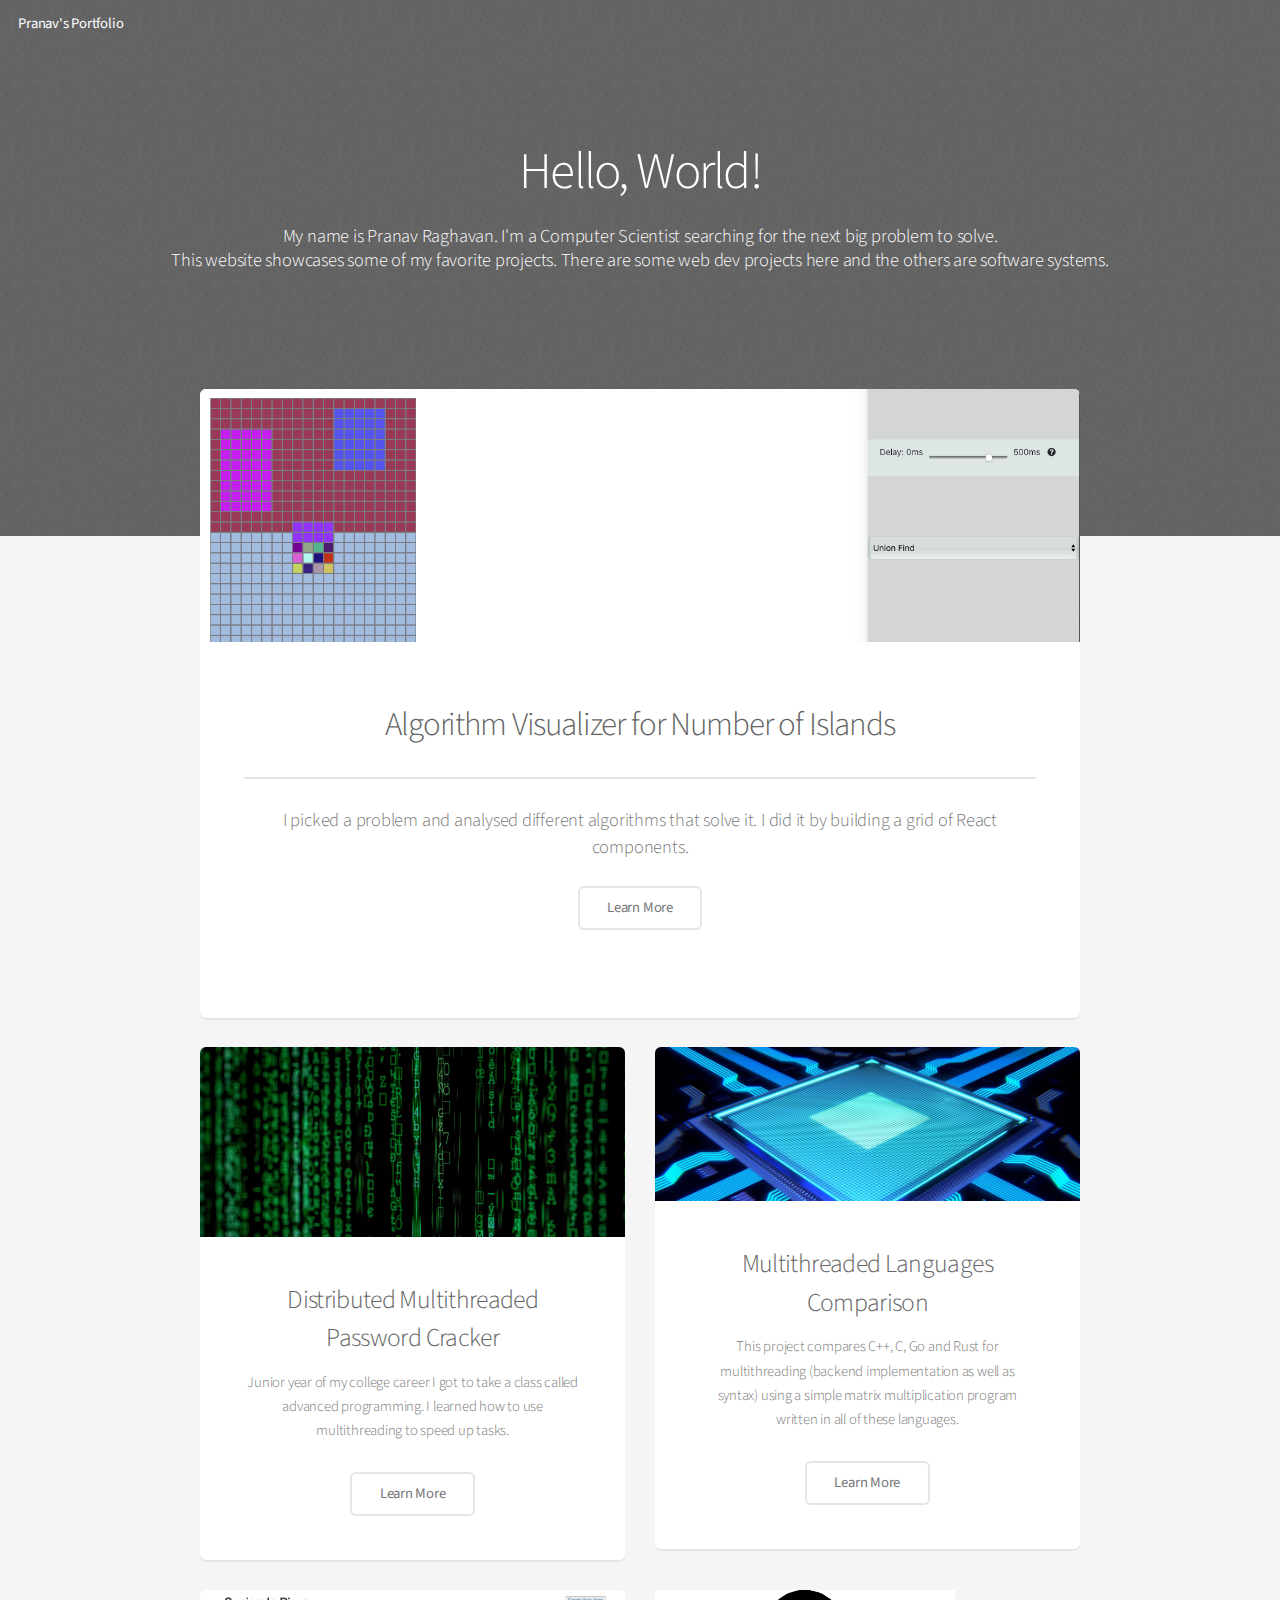
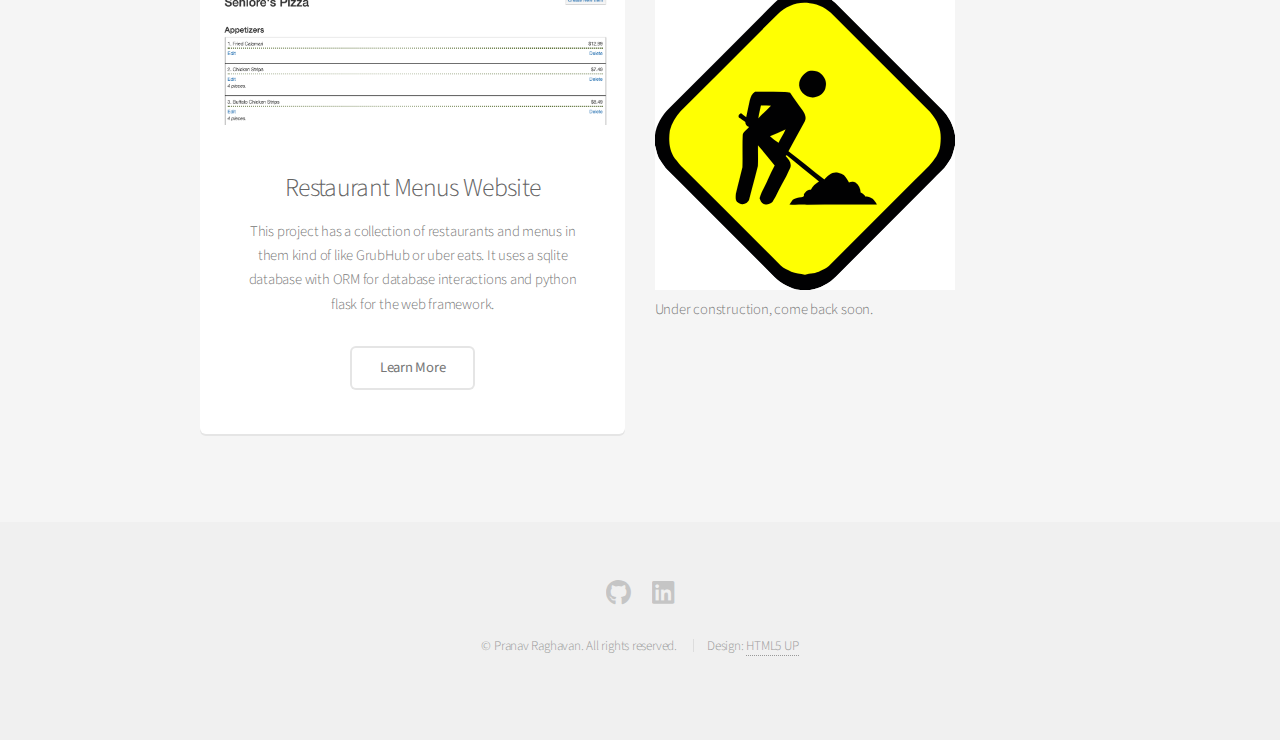
==== commit 385525de: "updated tagline" ====
--- a/index.html
+++ b/index.html
@@ -47,7 +47,7 @@
 				    <section id="banner">
 					      <h2>Hello, World!</h2>
 					      <p>My name is Pranav Raghavan. I'm a Computer Scientist searching for the next big problem to solve. <br /> 
-					          This website showcases some of the projects that I enjoyed working on. </p>
+					          This website showcases some of my favorite projects. There are some web dev projects here and the others are software systems.  </p>
 					      <!-- <ul class="actions special">
 						         <li><a href="#" class="button primary">Sign Up</a></li>
 						         <li><a href="#" class="button">Learn More</a></li>
